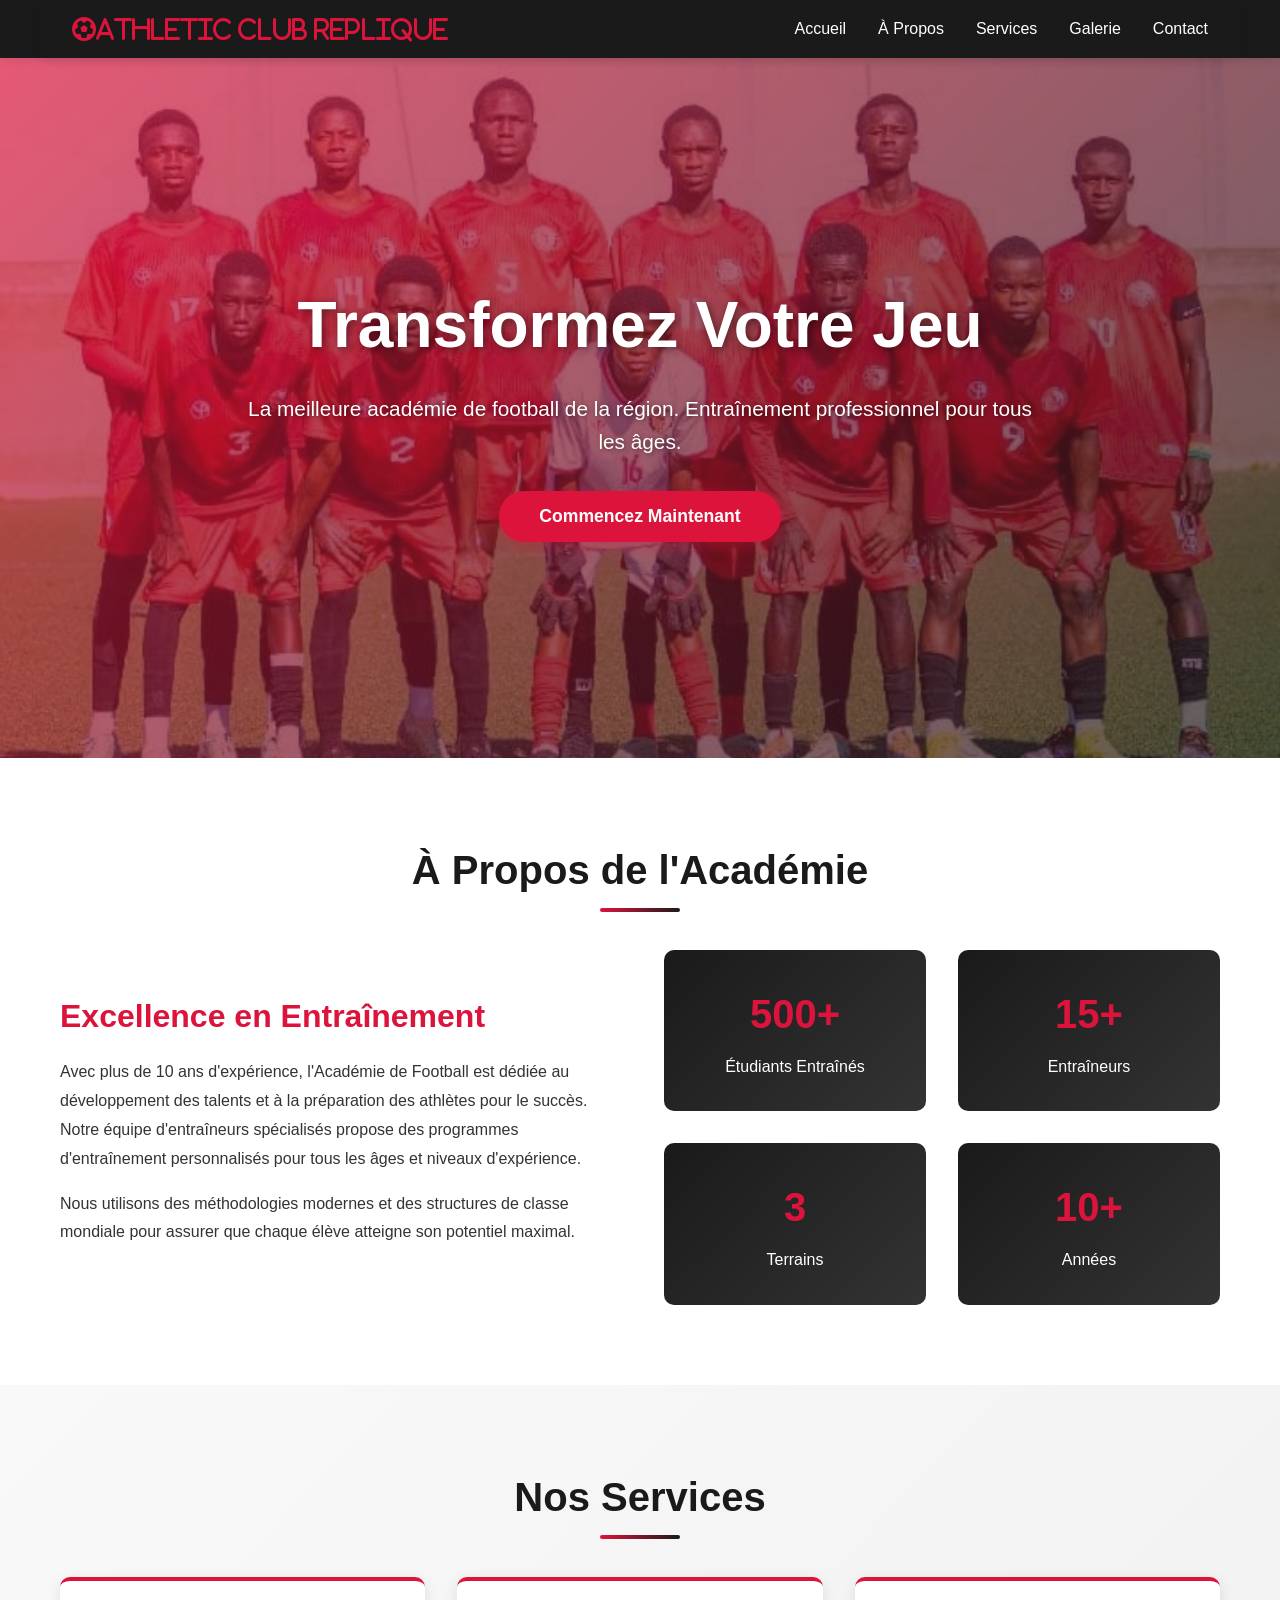
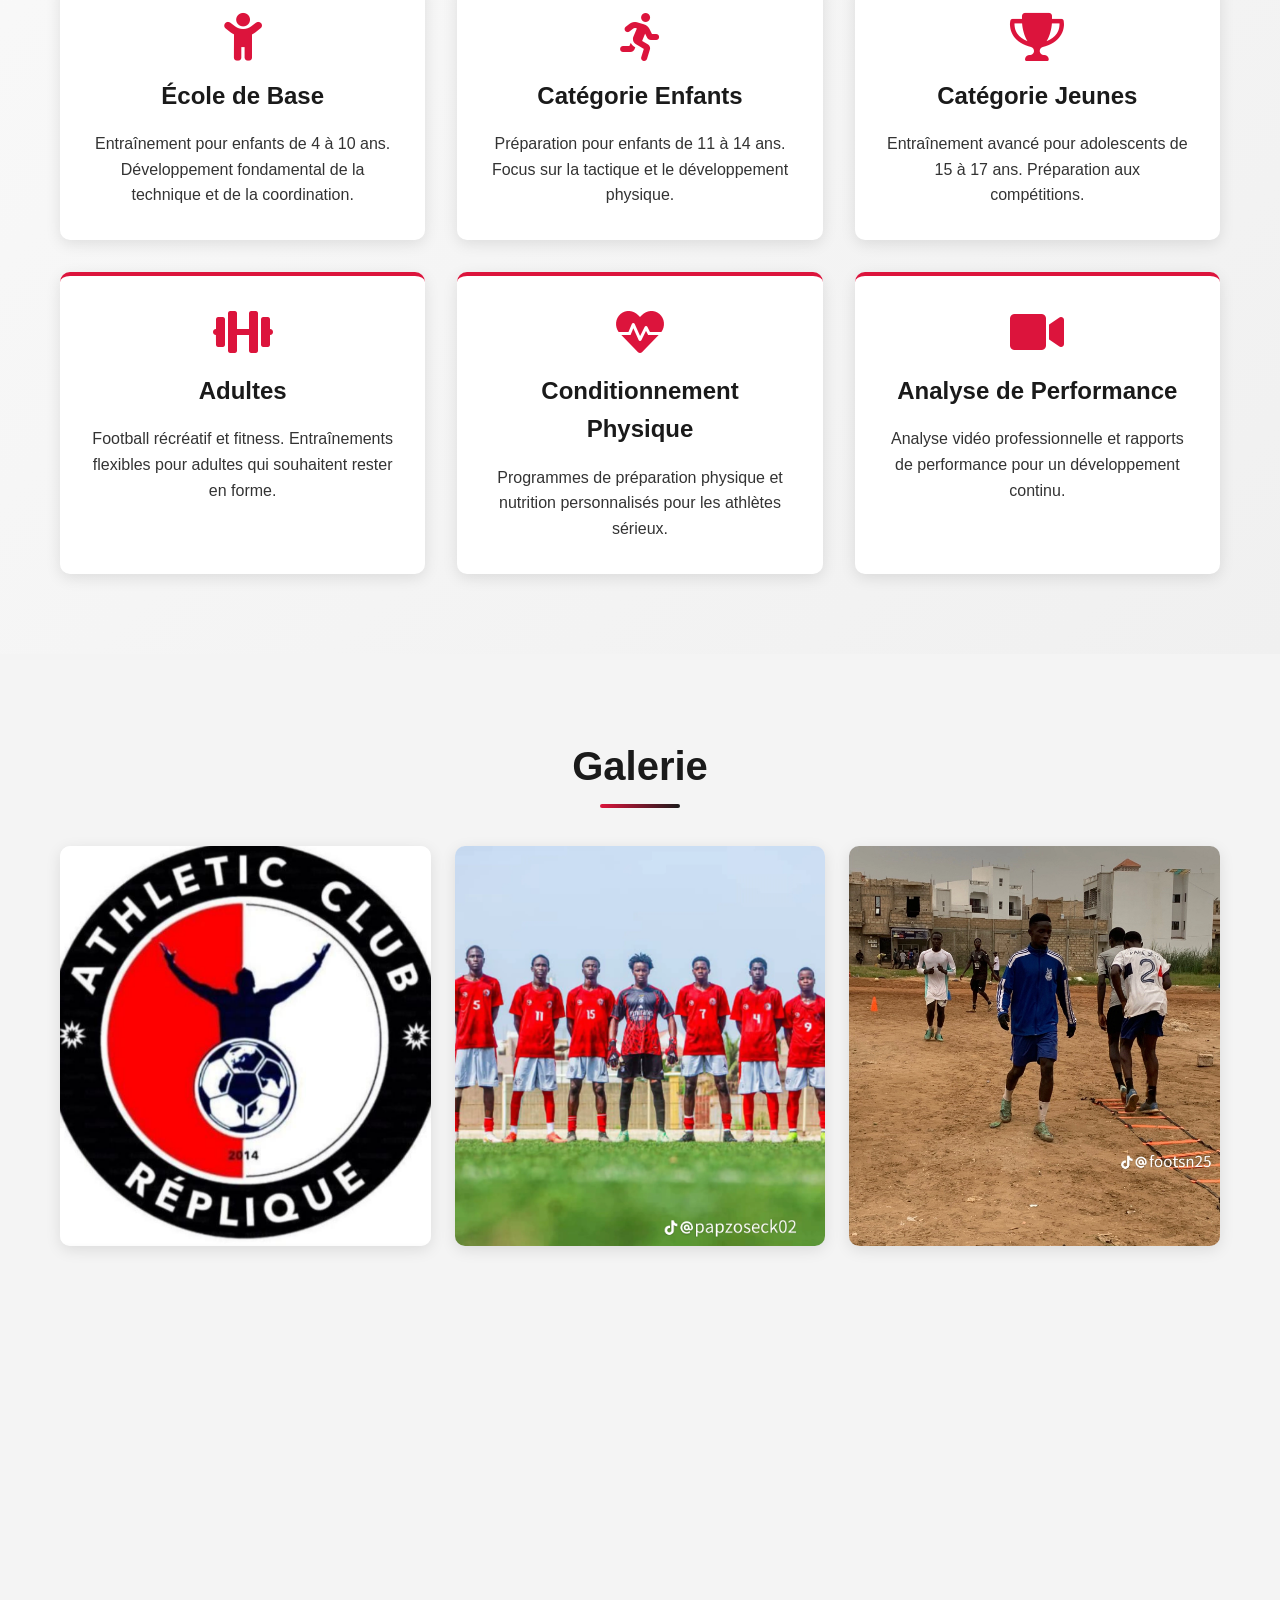
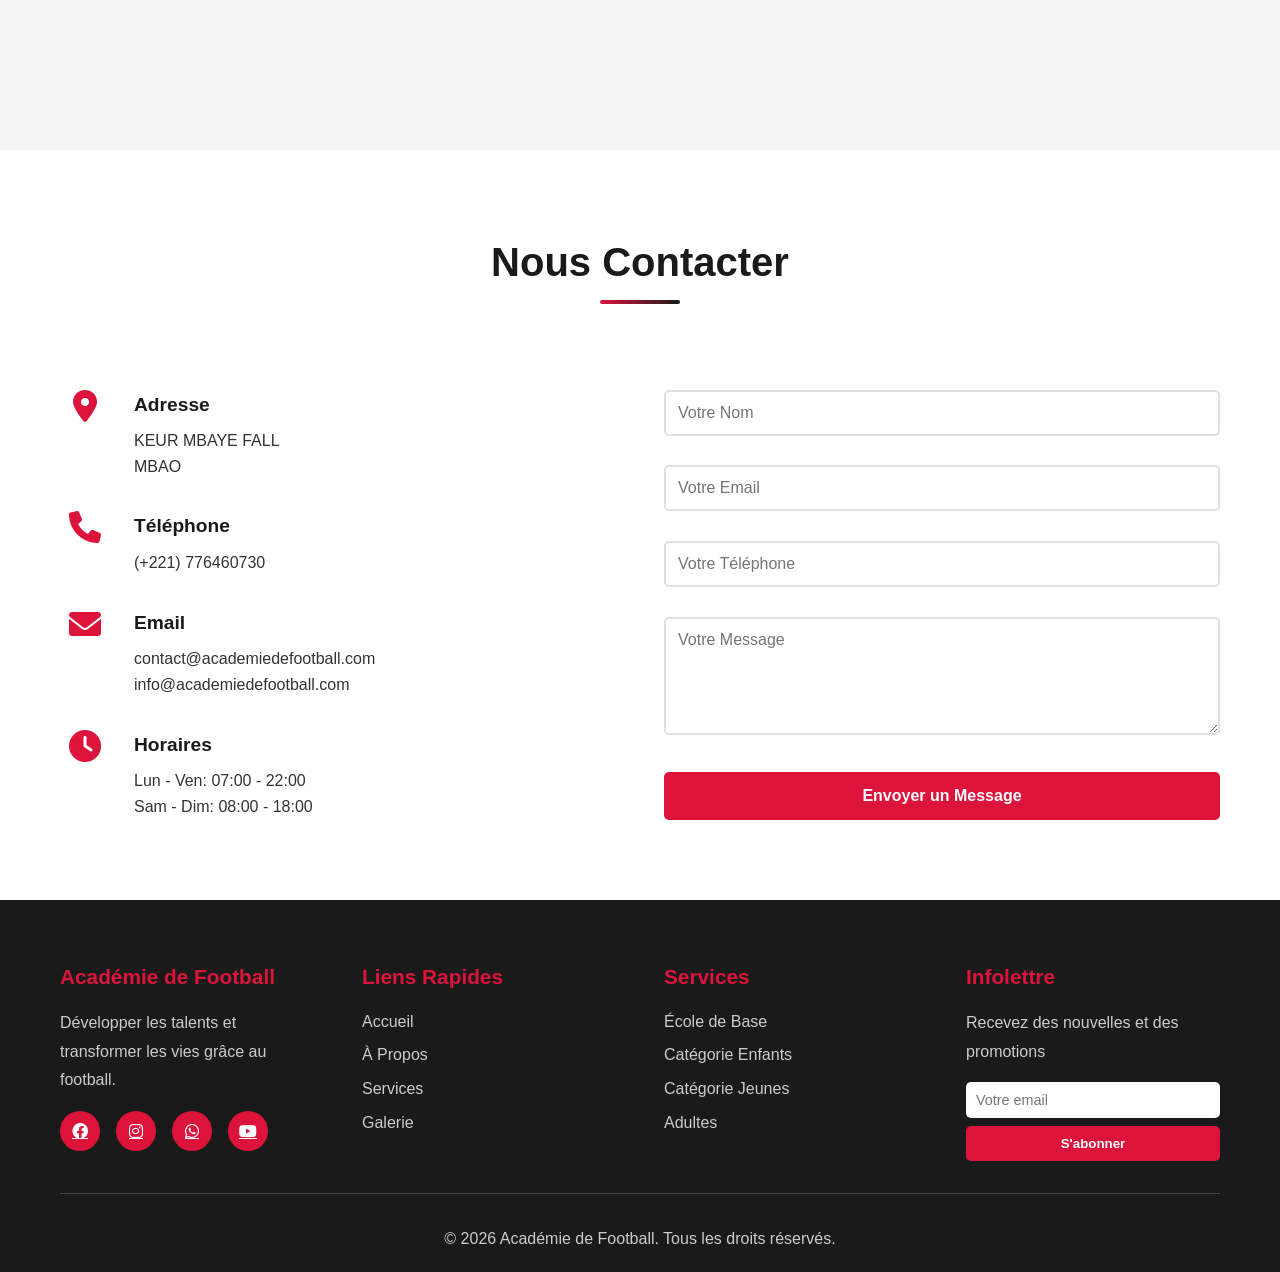
==== index.html @ b907996f "bom" ====
<!DOCTYPE html>
<html lang="fr-pt">
<head>
    <meta charset="UTF-8">
    <meta name="viewport" content="width=device-width, initial-scale=1.0">
    <title>Académie de Football - ATHLETIC CLUB REPLIQUE</title>
    <link rel="stylesheet" href="styles.css">
    <link rel="stylesheet" href="https://cdnjs.cloudflare.com/ajax/libs/font-awesome/6.0.0/css/all.min.css">
    <link rel="shortcut icon" href="img/Captura de ecrã 2025-12-10 073057.png" type="image/x-icon">
</head>
<body>
    <!-- HEADER E NAVEGAÇÃO -->
    <header class="header">
        <nav class="navbar">
            <div class="logo">
                <i class="fas fa-futbol">Athletic Club Replique</i> <span>Académie de Football</span>
            </div>
            <ul class="nav-links">
                <li><a href="#home">Accueil</a></li>
                <li><a href="#sobre">À Propos</a></li>
                <li><a href="#servicos">Services</a></li>
                <li><a href="galeria.html">Galerie</a></li>
                <li><a href="#contato">Contact</a></li>
            </ul>
            <button class="menu-toggle">
                <span></span>
                <span></span>
                <span></span>
            </button>
        </nav>
    </header>

    <!-- SECTION HERO -->
    <section class="hero" id="home">
        <div class="hero-content">
            <h1>Transformez Votre Jeu</h1>
            <p>La meilleure académie de football de la région. Entraînement professionnel pour tous les âges.</p>
            <button class="cta-btn">Commencez Maintenant</button>
        </div>
        <video autoplay muted loop class="hero-video">
            <source src="https://videos.pexels.com/video-files/3356408/3356408-sd_640_360_24fps.mp4" type="video/mp4">
        </video>
    </section>

    <!-- SECTION À PROPOS -->
    <section class="sobre" id="sobre">
        <div class="container">
            <h2>À Propos de l'Académie</h2>
            <div class="sobre-content">
                <div class="sobre-text">
                    <h3>Excellence en Entraînement</h3>
                    <p>Avec plus de 10 ans d'expérience, l'Académie de Football est dédiée au développement des talents et à la préparation des athlètes pour le succès. Notre équipe d'entraîneurs spécialisés propose des programmes d'entraînement personnalisés pour tous les âges et niveaux d'expérience.</p>
                    <p>Nous utilisons des méthodologies modernes et des structures de classe mondiale pour assurer que chaque élève atteigne son potentiel maximal.</p>
                </div>
                <div class="sobre-stats">
                    <div class="stat">
                        <h4>500+</h4>
                        <p>Étudiants Entraînés</p>
                    </div>
                    <div class="stat">
                        <h4>15+</h4>
                        <p>Entraîneurs</p>
                    </div>
                    <div class="stat">
                        <h4>3</h4>
                        <p>Terrains</p>
                    </div>
                    <div class="stat">
                        <h4>10+</h4>
                        <p>Années</p>
                    </div>
                </div>
            </div>
        </div>
    </section>

    <!-- SECTION SERVICES -->
    <section class="servicos" id="servicos">
        <div class="container">
            <h2>Nos Services</h2>
            <div class="servicos-grid">
                <div class="servico-card">
                    <i class="fas fa-child"></i>
                    <h3>École de Base</h3>
                    <p>Entraînement pour enfants de 4 à 10 ans. Développement fondamental de la technique et de la coordination.</p>
                </div>
                <div class="servico-card">
                    <i class="fas fa-running"></i>
                    <h3>Catégorie Enfants</h3>
                    <p>Préparation pour enfants de 11 à 14 ans. Focus sur la tactique et le développement physique.</p>
                </div>
                <div class="servico-card">
                    <i class="fas fa-trophy"></i>
                    <h3>Catégorie Jeunes</h3>
                    <p>Entraînement avancé pour adolescents de 15 à 17 ans. Préparation aux compétitions.</p>
                </div>
                <div class="servico-card">
                    <i class="fas fa-dumbbell"></i>
                    <h3>Adultes</h3>
                    <p>Football récréatif et fitness. Entraînements flexibles pour adultes qui souhaitent rester en forme.</p>
                </div>
                <div class="servico-card">
                    <i class="fas fa-heartbeat"></i>
                    <h3>Conditionnement Physique</h3>
                    <p>Programmes de préparation physique et nutrition personnalisés pour les athlètes sérieux.</p>
                </div>
                <div class="servico-card">
                    <i class="fas fa-video"></i>
                    <h3>Analyse de Performance</h3>
                    <p>Analyse vidéo professionnelle et rapports de performance pour un développement continu.</p>
                </div>
            </div>
        </div>
    </section>


    <!-- SECTION GALERIE -->
    <section class="galeria" id="galeria">
        <div class="container">
            <h2>Galerie</h2>
            <div class="galeria-grid">
                <div class="galeria-item">
                    <img src="img/Captura de ecrã 2025-12-10 073057.png" alt="Entraînement">
                    <div class="galeria-overlay">
                        <p>Entraînement sur Terrain</p>
                    </div>
                </div>
                <div class="galeria-item">
                    <img src="img/conjunto 4.png" alt="Technique">
                    <div class="galeria-overlay">
                        <p>Développement de Technique</p>
                    </div>
                </div>
                <div class="galeria-item">
                    <img src="img/59b9cf439f9af1421f56ced6071e0afb.png" alt="Championnats">
                    <div class="galeria-overlay">
                        <p>Championnats</p>
                    </div>
                </div>
                <div class="galeria-item">
                    <img src="img/444fd254bd082c1a026bbc40c4b39b8e.png" alt="Équipe">
                    <div class="galeria-overlay">
                        <p>Notre Équipe</p>
                    </div>
                </div>
                <div class="galeria-item">
                    <img src="img/9ea992cd87c049d3f000b7309b5185e6.png" alt="Terrain">
                    <div class="galeria-overlay">
                        <p>Installations</p>
                    </div>
                </div>
                <div class="galeria-item">
                    <img src="img/a96df5d01a44857bc382cc3a0dec7c34.png" alt="Événement">
                    <div class="galeria-overlay">
                        <p>Événements</p>
                    </div>
                </div>
            </div>
        </div>
    </section>

    <!-- SECTION CONTACT -->
    <section class="contato" id="contato">
        <div class="container">
            <h2>Nous Contacter</h2>
            <div class="contato-content">
                <div class="contato-info">
                    <div class="info-item">
                        <i class="fas fa-map-marker-alt"></i>
                        <div>
                            <h4>Adresse</h4>
                            <p>KEUR MBAYE FALL<br>MBAO</p>
                        </div>
                    </div>
                    <div class="info-item">
                        <i class="fas fa-phone"></i>
                        <div>
                            <h4>Téléphone</h4>
                            <p>(+221) 776460730<br></p>
                        </div>
                    </div>
                    <div class="info-item">
                        <i class="fas fa-envelope"></i>
                        <div>
                            <h4>Email</h4>
                            <p>contact@academiedefootball.com<br>info@academiedefootball.com</p>
                        </div>
                    </div>
                    <div class="info-item">
                        <i class="fas fa-clock"></i>
                        <div>
                            <h4>Horaires</h4>
                            <p>Lun - Ven: 07:00 - 22:00<br>Sam - Dim: 08:00 - 18:00</p>
                        </div>
                    </div>
                </div>

                <form class="contato-form">
                    <div class="form-group">
                        <input type="text" placeholder="Votre Nom" required>
                    </div>
                    <div class="form-group">
                        <input type="email" placeholder="Votre Email" required>
                    </div>
                    <div class="form-group">
                        <input type="tel" placeholder="Votre Téléphone" required>
                    </div>
                    <div class="form-group">
                        <textarea placeholder="Votre Message" rows="5" required></textarea>
                    </div>
                    <button type="submit" class="btn-enviar">Envoyer un Message</button>
                </form>
            </div>
        </div>
    </section>

    <!-- FOOTER -->
    <footer class="footer">
        <div class="container">
            <div class="footer-content">
                <div class="footer-section">
                    <h4>Académie de Football</h4>
                    <p>Développer les talents et transformer les vies grâce au football.</p>
                    <div class="social-links">
                        <a href="#"><i class="fab fa-facebook"></i></a>
                        <a href="#"><i class="fab fa-instagram"></i></a>
                        <a href="#"><i class="fab fa-whatsapp"></i></a>
                        <a href="#"><i class="fab fa-youtube"></i></a>
                    </div>
                </div>
                <div class="footer-section">
                    <h4>Liens Rapides</h4>
                    <ul>
                        <li><a href="#home">Accueil</a></li>
                        <li><a href="#sobre">À Propos</a></li>
                        <li><a href="#servicos">Services</a></li>
                        <li><a href="#galeria">Galerie</a></li>
                    </ul>
                </div>
                <div class="footer-section">
                    <h4>Services</h4>
                    <ul>
                        <li><a href="#servicos">École de Base</a></li>
                        <li><a href="#servicos">Catégorie Enfants</a></li>
                        <li><a href="#servicos">Catégorie Jeunes</a></li>
                        <li><a href="#servicos">Adultes</a></li>
                    </ul>
                </div>
                <div class="footer-section">
                    <h4>Infolettre</h4>
                    <p>Recevez des nouvelles et des promotions</p>
                    <form class="newsletter-form">
                        <input type="email" placeholder="Votre email" required>
                        <button type="submit">S'abonner</button>
                    </form>
                </div>
            </div>
            <div class="footer-bottom">
                <p>&copy; 2026 Académie de Football. Tous les droits réservés.</p>
            </div>
        </div>
    </footer>

    <script src="script.js"></script>
</body>
</html>
---- styles.css ----
* {
    margin: 0;
    padding: 0;
    box-sizing: border-box;
}

:root {
    --vermelho: #DC143C;
    --branco: #FFFFFF;
    --preto: #1A1A1A;
    --cinza: #f4f4f4;
    --cinza-escuro: #333333;
}

html {
    scroll-behavior: smooth;
}

body {
    font-family: 'Segoe UI', Tahoma, Geneva, Verdana, sans-serif;
    line-height: 1.6;
    color: var(--preto);
    background-color: var(--branco);
}

.container {
    max-width: 1200px;
    margin: 0 auto;
    padding: 0 20px;
}

/* ===== HEADER E NAVEGAÇÃO ===== */
.header {
    background-color: var(--preto);
    position: sticky;
    top: 0;
    z-index: 1000;
    box-shadow: 0 2px 10px rgba(0, 0, 0, 0.1);
}

.navbar {
    display: flex;
    justify-content: space-between;
    align-items: center;
    padding: 1rem 2rem;
    max-width: 1200px;
    margin: 0 auto;
}

.logo {
    color: var(--vermelho);
    font-size: 1.5rem;
    font-weight: bold;
    display: flex;
    align-items: center;
    gap: 0.5rem;
}

.logo span {
    display: none;
}

.nav-links {
    display: flex;
    list-style: none;
    gap: 2rem;
    align-items: center;
}

.nav-links a {
    color: var(--branco);
    text-decoration: none;
    font-weight: 500;
    transition: color 0.3s ease;
}

.nav-links a:hover {
    color: var(--vermelho);
}

.menu-toggle {
    display: none;
    flex-direction: column;
    background: none;
    border: none;
    cursor: pointer;
}

.menu-toggle span {
    width: 25px;
    height: 3px;
    background-color: var(--branco);
    margin: 5px 0;
    transition: 0.3s;
}

/* ===== HERO SECTION ===== */
.hero {
    position: relative;
        height: 700px;
        background: linear-gradient(135deg, #DC143C, #1A1A1A);
        display: flex;
        align-items: center;
        justify-content: center;
        overflow: hidden;
        text-align: center;
        color: white;
}
.hero::before {
    content: '';
    position: absolute;
    top: 0;
    left: 0;
    right: 0;
    bottom: 0;
    background-image: url('img/conjunto\ 3.png');
    background-size: cover;
    background-position: center;
    opacity: 0.3;
    z-index: 1;
}

.hero-video {
    position: absolute;
    top: 50%;
    left: 50%;
    min-width: 100%;
    min-height: 100%;
    transform: translate(-50%, -50%);
    z-index: 0;
    object-fit: cover;
}

.hero-content {
    position: relative;
    z-index: 2;
    max-width: 800px;
}

.hero h1 {
    font-size: 4rem;
    margin-bottom: 1rem;
    font-weight: bold;
    text-shadow: 2px 2px 10px rgba(0, 0, 0, 0.5);
}

.hero p {
    font-size: 1.3rem;
    margin-bottom: 2rem;
    text-shadow: 1px 1px 5px rgba(0, 0, 0, 0.5);
}

.cta-btn {
    background-color: var(--vermelho);
    color: var(--branco);
    padding: 15px 40px;
    font-size: 1.1rem;
    border: none;
    border-radius: 50px;
    cursor: pointer;
    font-weight: bold;
    transition: all 0.3s ease;
    box-shadow: 0 4px 15px rgba(220, 20, 60, 0.4);
}

.cta-btn:hover {
    background-color: #a81030;
    transform: translateY(-3px);
    box-shadow: 0 6px 20px rgba(220, 20, 60, 0.6);
}

/* ===== SOBRE SECTION ===== */
.sobre {
    padding: 80px 0;
    background-color: var(--branco);
}

.sobre h2 {
    text-align: center;
    font-size: 2.5rem;
    color: var(--preto);
    margin-bottom: 3rem;
    position: relative;
    display: inline-block;
    width: 100%;
}

.sobre h2::after {
    content: '';
    position: absolute;
    bottom: -10px;
    left: 50%;
    transform: translateX(-50%);
    width: 80px;
    height: 4px;
    background: linear-gradient(to right, var(--vermelho), var(--preto));
    border-radius: 2px;
}

.sobre-content {
    display: grid;
    grid-template-columns: 1fr 1fr;
    gap: 3rem;
    align-items: center;
}

.sobre-text h3 {
    font-size: 2rem;
    color: var(--vermelho);
    margin-bottom: 1rem;
}

.sobre-text p {
    font-size: 1rem;
    margin-bottom: 1rem;
    color: var(--cinza-escuro);
    line-height: 1.8;
}

.sobre-stats {
    display: grid;
    grid-template-columns: 1fr 1fr;
    gap: 2rem;
}

.stat {
    background: linear-gradient(135deg, var(--preto), #333333);
    padding: 2rem;
    border-radius: 10px;
    text-align: center;
    color: var(--branco);
    transition: transform 0.3s ease;
}

.stat:hover {
    transform: translateY(-10px);
}

.stat h4 {
    font-size: 2.5rem;
    color: var(--vermelho);
    margin-bottom: 0.5rem;
}

.stat p {
    color: var(--branco);
}

/* ===== SERVIÇOS SECTION ===== */
.servicos {
    padding: 80px 0;
    background: linear-gradient(135deg, #f9f9f9, #f0f0f0);
}

.servicos h2 {
    text-align: center;
    font-size: 2.5rem;
    color: var(--preto);
    margin-bottom: 3rem;
    position: relative;
    display: inline-block;
    width: 100%;
}

.servicos h2::after {
    content: '';
    position: absolute;
    bottom: -10px;
    left: 50%;
    transform: translateX(-50%);
    width: 80px;
    height: 4px;
    background: linear-gradient(to right, var(--vermelho), var(--preto));
    border-radius: 2px;
}

.servicos-grid {
    display: grid;
    grid-template-columns: repeat(auto-fit, minmax(300px, 1fr));
    gap: 2rem;
}

.servico-card {
    background: var(--branco);
    padding: 2rem;
    border-radius: 10px;
    text-align: center;
    box-shadow: 0 4px 15px rgba(0, 0, 0, 0.1);
    transition: all 0.3s ease;
    border-top: 4px solid var(--vermelho);
}

.servico-card:hover {
    transform: translateY(-10px);
    box-shadow: 0 8px 25px rgba(220, 20, 60, 0.2);
}

.servico-card i {
    font-size: 3rem;
    color: var(--vermelho);
    margin-bottom: 1rem;
}

.servico-card h3 {
    font-size: 1.5rem;
    color: var(--preto);
    margin-bottom: 1rem;
}

.servico-card p {
    color: var(--cinza-escuro);
    line-height: 1.6;
}


/* ===== GALERIA SECTION ===== */
.galeria {
    padding: 80px 0;
    background-color: var(--cinza);
}

.galeria h2 {
    text-align: center;
    font-size: 2.5rem;
    color: var(--preto);
    margin-bottom: 3rem;
    position: relative;
    display: inline-block;
    width: 100%;
}

.galeria h2::after {
    content: '';
    position: absolute;
    bottom: -10px;
    left: 50%;
    transform: translateX(-50%);
    width: 80px;
    height: 4px;
    background: linear-gradient(to right, var(--vermelho), var(--preto));
    border-radius: 2px;
}

.galeria-grid {
    display: grid;
    grid-template-columns: repeat(auto-fit, minmax(300px, 1fr));
    gap: 1.5rem;
}

.galeria-item {
    position: relative;
    overflow: hidden;
    border-radius: 10px;
    height: 400px;
    box-shadow: 0 4px 15px rgba(0, 0, 0, 0.1);
}

.galeria-item img {
    width: 100%;
    height: 100%;
    object-fit: cover;
    transition: transform 0.3s ease;
}

.galeria-item:hover img {
    transform: scale(1.1);
}

.galeria-overlay {
    position: absolute;
    top: 0;
    left: 0;
    right: 0;
    bottom: 0;
    background: linear-gradient(135deg, rgba(220, 20, 60, 0.9), rgba(26, 26, 26, 0.9));
    display: flex;
    align-items: center;
    justify-content: center;
    opacity: 0;
    transition: opacity 0.3s ease;
}

.galeria-item:hover .galeria-overlay {
    opacity: 1;
}

.galeria-overlay p {
    color: var(--branco);
    font-size: 1.3rem;
    font-weight: bold;
}

/* ===== CONTATO SECTION ===== */
.contato {
    padding: 80px 0;
    background-color: var(--branco);
}

.contato h2 {
    text-align: center;
    font-size: 2.5rem;
    color: var(--preto);
    margin-bottom: 3rem;
    position: relative;
    display: inline-block;
    width: 100%;
}

.contato h2::after {
    content: '';
    position: absolute;
    bottom: -10px;
    left: 50%;
    transform: translateX(-50%);
    width: 80px;
    height: 4px;
    background: linear-gradient(to right, var(--vermelho), var(--preto));
    border-radius: 2px;
}

.contato-content {
    display: grid;
    grid-template-columns: 1fr 1fr;
    gap: 3rem;
    margin-top: 3rem;
}

.contato-info {
    display: grid;
    grid-template-columns: 1fr;
    gap: 2rem;
}

.info-item {
    display: flex;
    gap: 1.5rem;
}

.info-item i {
    font-size: 2rem;
    color: var(--vermelho);
    min-width: 50px;
    text-align: center;
}

.info-item h4 {
    color: var(--preto);
    font-size: 1.2rem;
    margin-bottom: 0.5rem;
}

.info-item p {
    color: var(--cinza-escuro);
}

.contato-form {
    display: grid;
    gap: 1.5rem;
}

.form-group input,
.form-group textarea {
    width: 100%;
    padding: 12px;
    border: 2px solid #e0e0e0;
    border-radius: 5px;
    font-family: inherit;
    font-size: 1rem;
    transition: border-color 0.3s ease;
}

.form-group input:focus,
.form-group textarea:focus {
    outline: none;
    border-color: var(--vermelho);
}

.btn-enviar {
    background: var(--vermelho);
    color: var(--branco);
    padding: 12px 30px;
    border: none;
    border-radius: 5px;
    font-size: 1rem;
    font-weight: bold;
    cursor: pointer;
    transition: all 0.3s ease;
}

.btn-enviar:hover {
    background: #a81030;
    transform: translateY(-3px);
}

/* ===== FOOTER ===== */
.footer {
    background-color: var(--preto);
    color: var(--branco);
    padding: 60px 0 20px 0;
}

.footer-content {
    display: grid;
    grid-template-columns: repeat(auto-fit, minmax(250px, 1fr));
    gap: 3rem;
    margin-bottom: 2rem;
}

.footer-section h4 {
    color: var(--vermelho);
    font-size: 1.3rem;
    margin-bottom: 1rem;
}

.footer-section p {
    color: #ccc;
    line-height: 1.8;
}

.footer-section ul {
    list-style: none;
}

.footer-section ul li {
    margin-bottom: 0.5rem;
}

.footer-section ul li a {
    color: #ccc;
    text-decoration: none;
    transition: color 0.3s ease;
}

.footer-section ul li a:hover {
    color: var(--vermelho);
}

.social-links {
    display: flex;
    gap: 1rem;
    margin-top: 1rem;
}

.social-links a {
    display: inline-flex;
    align-items: center;
    justify-content: center;
    width: 40px;
    height: 40px;
    background: var(--vermelho);
    color: var(--branco);
    border-radius: 50%;
    transition: all 0.3s ease;
}

.social-links a:hover {
    background: #a81030;
    transform: translateY(-5px);
}

.newsletter-form {
    display: flex;
    flex-direction: column;
    gap: 0.5rem;
    margin-top: 1rem;
}

.newsletter-form input {
    padding: 10px;
    border: none;
    border-radius: 5px;
    font-size: 0.9rem;
}

.newsletter-form button {
    padding: 10px;
    background: var(--vermelho);
    color: var(--branco);
    border: none;
    border-radius: 5px;
    cursor: pointer;
    font-weight: bold;
    transition: all 0.3s ease;
}

.newsletter-form button:hover {
    background: #a81030;
}

.footer-bottom {
    text-align: center;
    padding-top: 2rem;
    border-top: 1px solid #444;
    color: #ccc;
}

/* ===== RESPONSIVO ===== */
@media (max-width: 768px) {
    .logo span {
        display: inline;
    }

    .nav-links {
        display: none;
        position: absolute;
        top: 60px;
        left: 0;
        right: 0;
        flex-direction: column;
        background-color: var(--preto);
        gap: 0;
        padding: 1rem;
    }

    .nav-links.active {
        display: flex;
    }

    .menu-toggle {
        display: flex;
    }

    .hero h1 {
        font-size: 2.5rem;
    }

    .hero p {
        font-size: 1rem;
    }

    .cta-btn {
        padding: 12px 30px;
        font-size: 1rem;
    }

    .sobre-content {
        grid-template-columns: 1fr;
    }

    .sobre-stats {
        grid-template-columns: 1fr 1fr;
    }

    .contato-content {
        grid-template-columns: 1fr;
    }

    .plano-card.destaque {
        transform: scale(1);
    }

    .servicos h2, .galeria h2, .sobre h2, .contato h2 {
        font-size: 2rem;
    }
}

@media (max-width: 480px) {
    .navbar {
        padding: 1rem;
    }

    .hero {
        height: 400px;
    }

    .hero h1 {
        font-size: 1.8rem;
    }

    .hero p {
        font-size: 0.9rem;
    }

    .servicos-grid, .planos-grid, .galeria-grid {
        grid-template-columns: 1fr;
    }

    .sobre-stats {
        grid-template-columns: 1fr;
    }

    .contato-info {
        grid-template-columns: 1fr;
    }

    .footer-content {
        grid-template-columns: 1fr;
        gap: 2rem;
    }
}
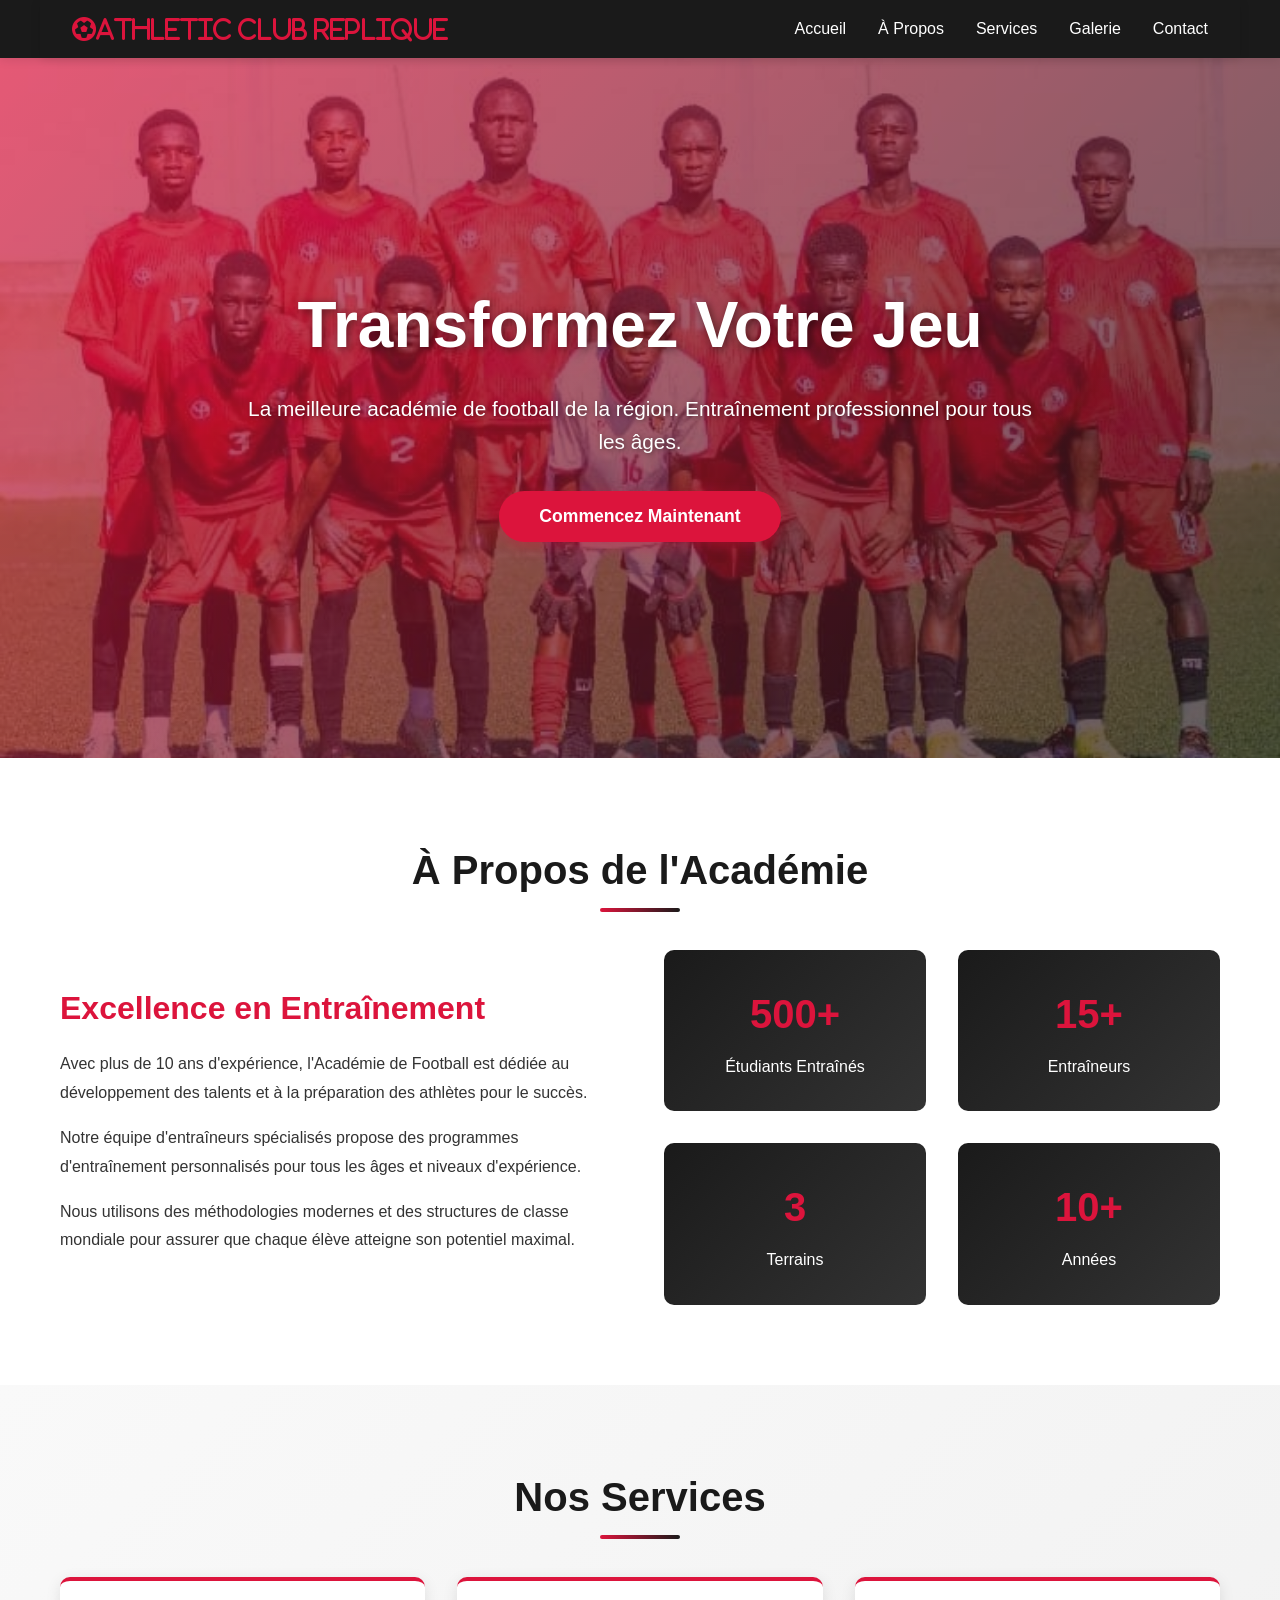
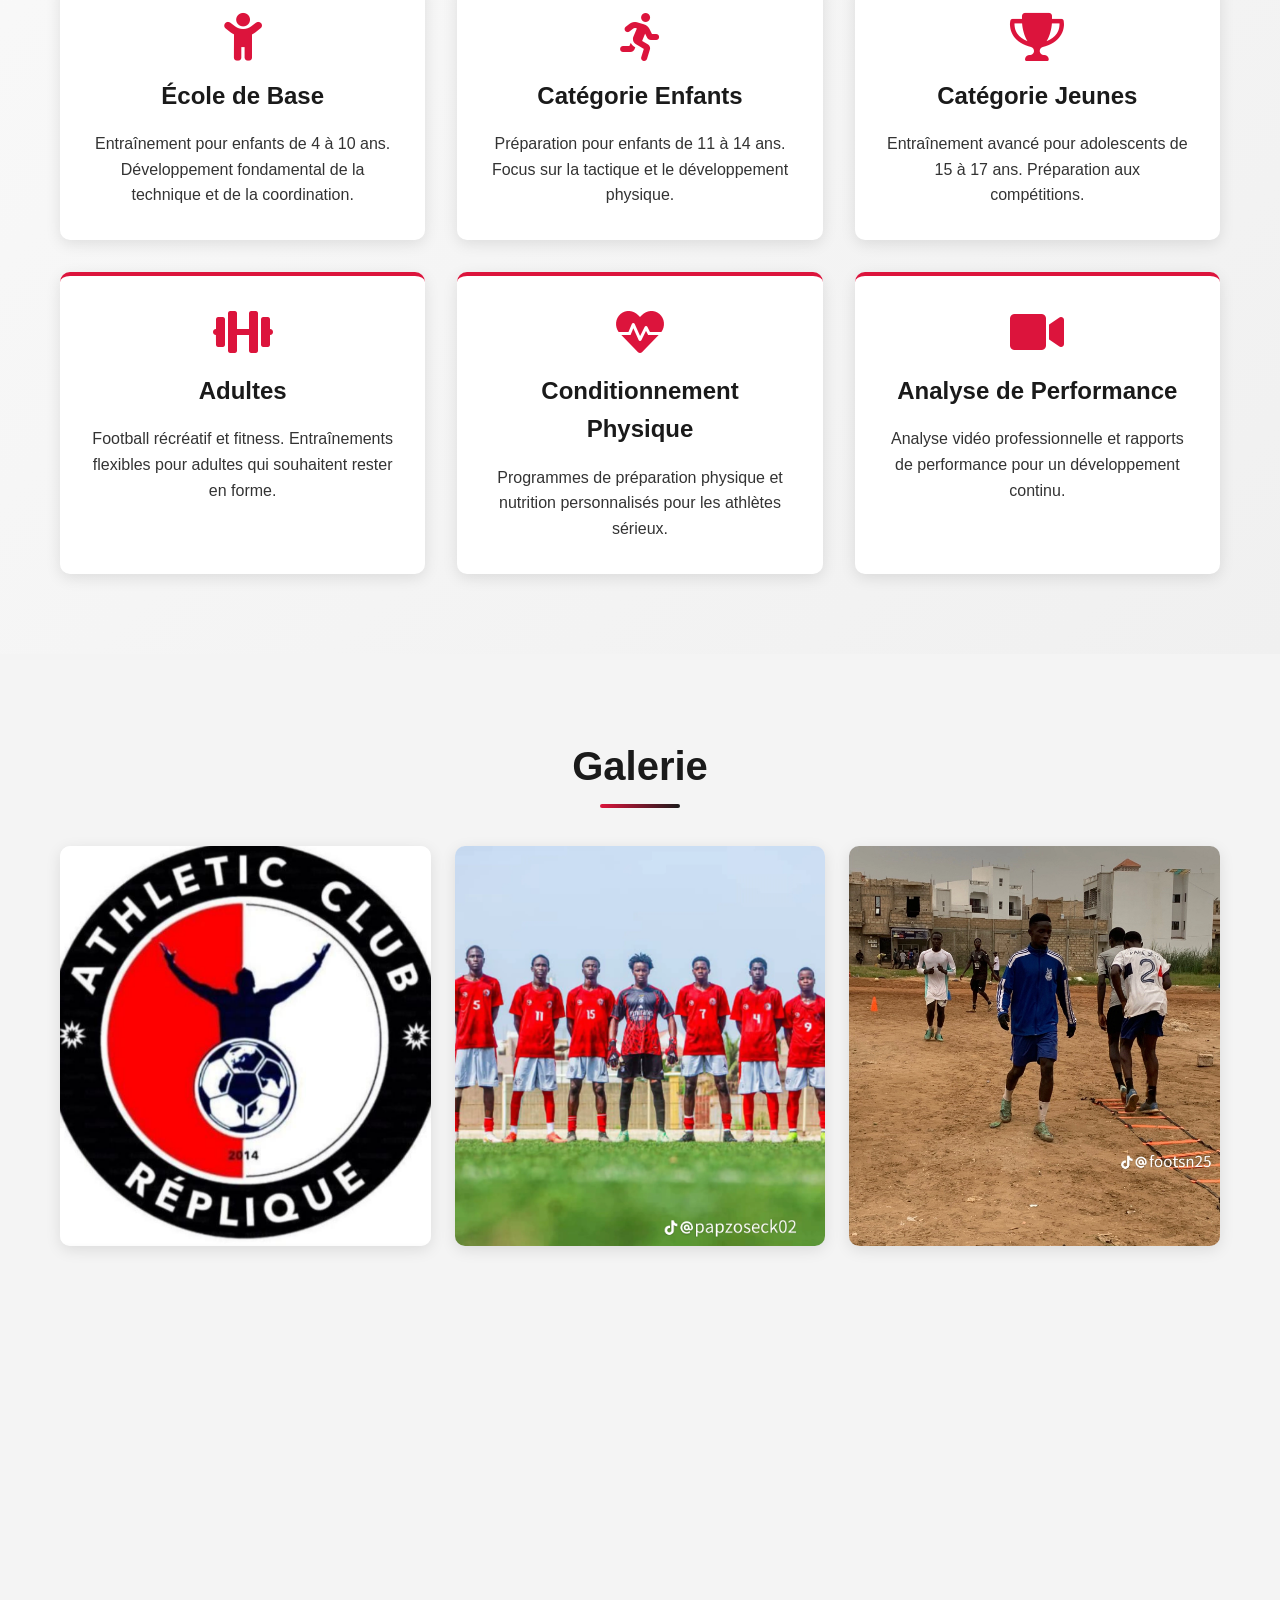
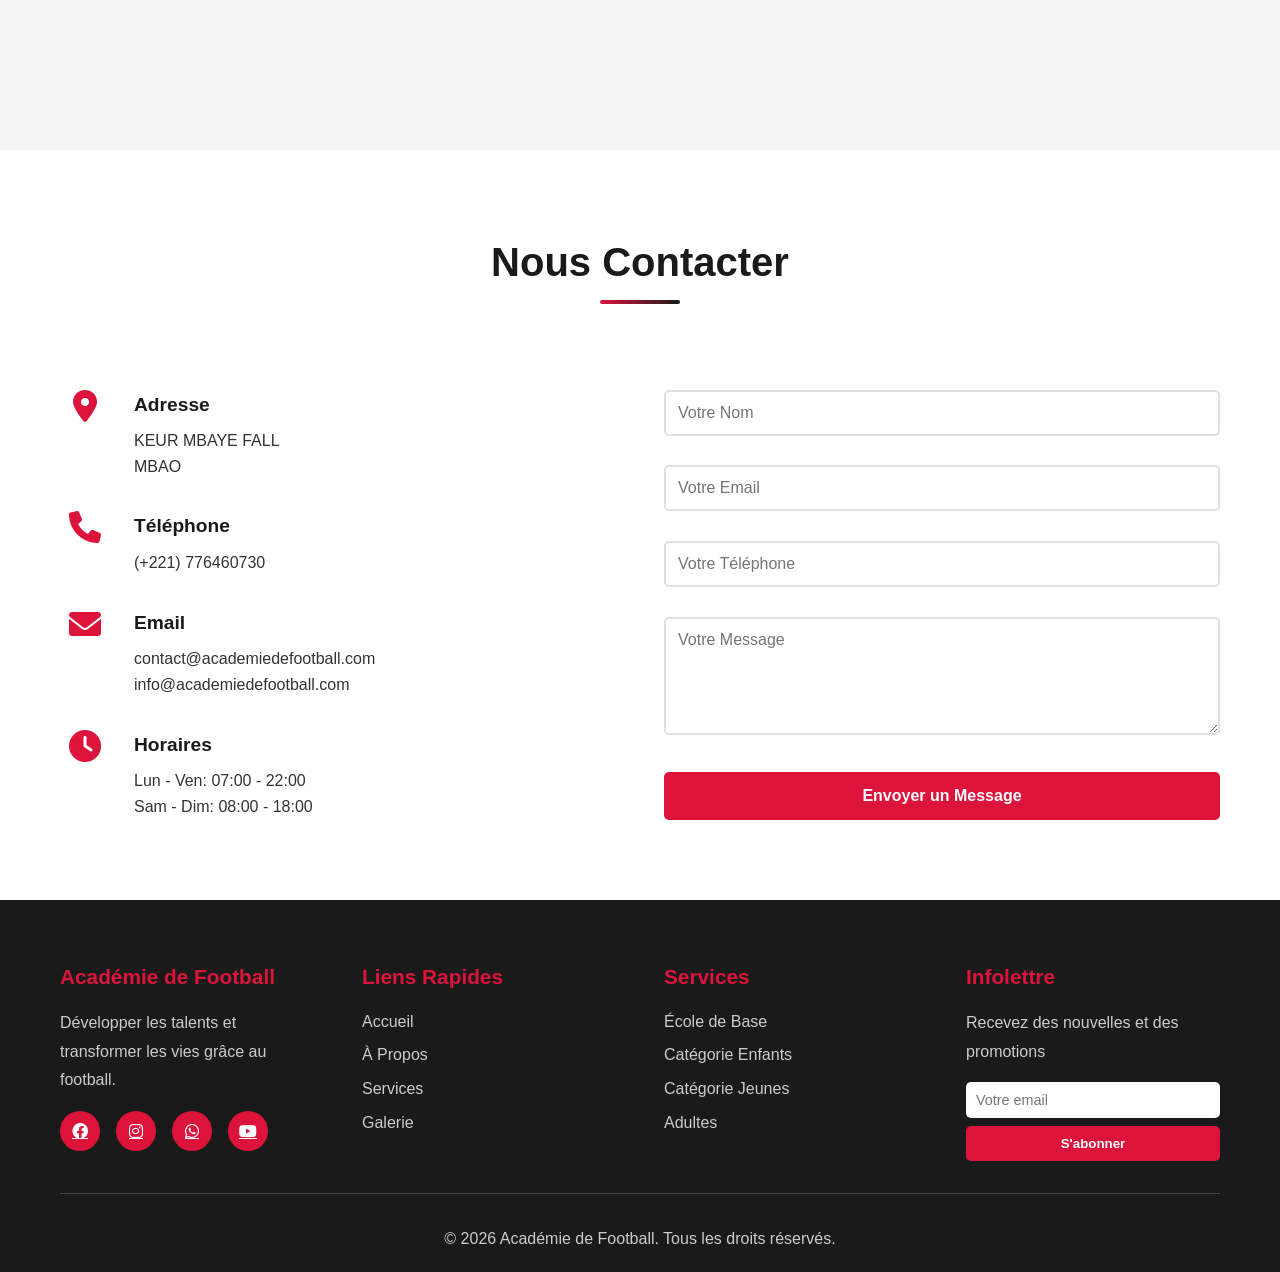
==== commit e2f47188: "ok" ====
--- a/index.html
+++ b/index.html
@@ -33,43 +33,22 @@
     <!-- SECTION HERO -->
     <section class="hero" id="home">
         <div class="hero-content">
-            <h1>Transformez Votre Jeu</h1>
-            <p>La meilleure académie de football de la région. Entraînement professionnel pour tous les âges.</p>
-            <button class="cta-btn">Commencez Maintenant</button>
+            <h1 id="heroTitle"></h1>
+            <p id="heroSubtitle"></p>
+            <button class="cta-btn" id="ctaButton"></button>
         </div>
         <video autoplay muted loop class="hero-video">
-            <source src="https://videos.pexels.com/video-files/3356408/3356408-sd_640_360_24fps.mp4" type="video/mp4">
+            <source src="" type="video/mp4">
         </video>
     </section>
 
     <!-- SECTION À PROPOS -->
     <section class="sobre" id="sobre">
         <div class="container">
-            <h2>À Propos de l'Académie</h2>
+            <h2 id="aboutTitle"></h2>
             <div class="sobre-content">
-                <div class="sobre-text">
-                    <h3>Excellence en Entraînement</h3>
-                    <p>Avec plus de 10 ans d'expérience, l'Académie de Football est dédiée au développement des talents et à la préparation des athlètes pour le succès. Notre équipe d'entraîneurs spécialisés propose des programmes d'entraînement personnalisés pour tous les âges et niveaux d'expérience.</p>
-                    <p>Nous utilisons des méthodologies modernes et des structures de classe mondiale pour assurer que chaque élève atteigne son potentiel maximal.</p>
-                </div>
-                <div class="sobre-stats">
-                    <div class="stat">
-                        <h4>500+</h4>
-                        <p>Étudiants Entraînés</p>
-                    </div>
-                    <div class="stat">
-                        <h4>15+</h4>
-                        <p>Entraîneurs</p>
-                    </div>
-                    <div class="stat">
-                        <h4>3</h4>
-                        <p>Terrains</p>
-                    </div>
-                    <div class="stat">
-                        <h4>10+</h4>
-                        <p>Années</p>
-                    </div>
-                </div>
+                <div class="sobre-text" id="aboutText"></div>
+                <div class="sobre-stats" id="aboutStats"></div>
             </div>
         </div>
     </section>
@@ -77,123 +56,25 @@
     <!-- SECTION SERVICES -->
     <section class="servicos" id="servicos">
         <div class="container">
-            <h2>Nos Services</h2>
-            <div class="servicos-grid">
-                <div class="servico-card">
-                    <i class="fas fa-child"></i>
-                    <h3>École de Base</h3>
-                    <p>Entraînement pour enfants de 4 à 10 ans. Développement fondamental de la technique et de la coordination.</p>
-                </div>
-                <div class="servico-card">
-                    <i class="fas fa-running"></i>
-                    <h3>Catégorie Enfants</h3>
-                    <p>Préparation pour enfants de 11 à 14 ans. Focus sur la tactique et le développement physique.</p>
-                </div>
-                <div class="servico-card">
-                    <i class="fas fa-trophy"></i>
-                    <h3>Catégorie Jeunes</h3>
-                    <p>Entraînement avancé pour adolescents de 15 à 17 ans. Préparation aux compétitions.</p>
-                </div>
-                <div class="servico-card">
-                    <i class="fas fa-dumbbell"></i>
-                    <h3>Adultes</h3>
-                    <p>Football récréatif et fitness. Entraînements flexibles pour adultes qui souhaitent rester en forme.</p>
-                </div>
-                <div class="servico-card">
-                    <i class="fas fa-heartbeat"></i>
-                    <h3>Conditionnement Physique</h3>
-                    <p>Programmes de préparation physique et nutrition personnalisés pour les athlètes sérieux.</p>
-                </div>
-                <div class="servico-card">
-                    <i class="fas fa-video"></i>
-                    <h3>Analyse de Performance</h3>
-                    <p>Analyse vidéo professionnelle et rapports de performance pour un développement continu.</p>
-                </div>
-            </div>
+            <h2 id="servicesTitle"></h2>
+            <div class="servicos-grid" id="servicesGrid"></div>
         </div>
     </section>
-
 
     <!-- SECTION GALERIE -->
     <section class="galeria" id="galeria">
         <div class="container">
-            <h2>Galerie</h2>
-            <div class="galeria-grid">
-                <div class="galeria-item">
-                    <img src="img/Captura de ecrã 2025-12-10 073057.png" alt="Entraînement">
-                    <div class="galeria-overlay">
-                        <p>Entraînement sur Terrain</p>
-                    </div>
-                </div>
-                <div class="galeria-item">
-                    <img src="img/conjunto 4.png" alt="Technique">
-                    <div class="galeria-overlay">
-                        <p>Développement de Technique</p>
-                    </div>
-                </div>
-                <div class="galeria-item">
-                    <img src="img/59b9cf439f9af1421f56ced6071e0afb.png" alt="Championnats">
-                    <div class="galeria-overlay">
-                        <p>Championnats</p>
-                    </div>
-                </div>
-                <div class="galeria-item">
-                    <img src="img/444fd254bd082c1a026bbc40c4b39b8e.png" alt="Équipe">
-                    <div class="galeria-overlay">
-                        <p>Notre Équipe</p>
-                    </div>
-                </div>
-                <div class="galeria-item">
-                    <img src="img/9ea992cd87c049d3f000b7309b5185e6.png" alt="Terrain">
-                    <div class="galeria-overlay">
-                        <p>Installations</p>
-                    </div>
-                </div>
-                <div class="galeria-item">
-                    <img src="img/a96df5d01a44857bc382cc3a0dec7c34.png" alt="Événement">
-                    <div class="galeria-overlay">
-                        <p>Événements</p>
-                    </div>
-                </div>
-            </div>
+            <h2 id="galleryTitle"></h2>
+            <div class="galeria-grid" id="galleryGrid"></div>
         </div>
     </section>
 
     <!-- SECTION CONTACT -->
     <section class="contato" id="contato">
         <div class="container">
-            <h2>Nous Contacter</h2>
+            <h2 id="contactTitle"></h2>
             <div class="contato-content">
-                <div class="contato-info">
-                    <div class="info-item">
-                        <i class="fas fa-map-marker-alt"></i>
-                        <div>
-                            <h4>Adresse</h4>
-                            <p>KEUR MBAYE FALL<br>MBAO</p>
-                        </div>
-                    </div>
-                    <div class="info-item">
-                        <i class="fas fa-phone"></i>
-                        <div>
-                            <h4>Téléphone</h4>
-                            <p>(+221) 776460730<br></p>
-                        </div>
-                    </div>
-                    <div class="info-item">
-                        <i class="fas fa-envelope"></i>
-                        <div>
-                            <h4>Email</h4>
-                            <p>contact@academiedefootball.com<br>info@academiedefootball.com</p>
-                        </div>
-                    </div>
-                    <div class="info-item">
-                        <i class="fas fa-clock"></i>
-                        <div>
-                            <h4>Horaires</h4>
-                            <p>Lun - Ven: 07:00 - 22:00<br>Sam - Dim: 08:00 - 18:00</p>
-                        </div>
-                    </div>
-                </div>
+                <div class="contato-info" id="contactInfo"></div>
 
                 <form class="contato-form">
                     <div class="form-group">
@@ -217,46 +98,9 @@
     <!-- FOOTER -->
     <footer class="footer">
         <div class="container">
-            <div class="footer-content">
-                <div class="footer-section">
-                    <h4>Académie de Football</h4>
-                    <p>Développer les talents et transformer les vies grâce au football.</p>
-                    <div class="social-links">
-                        <a href="#"><i class="fab fa-facebook"></i></a>
-                        <a href="#"><i class="fab fa-instagram"></i></a>
-                        <a href="#"><i class="fab fa-whatsapp"></i></a>
-                        <a href="#"><i class="fab fa-youtube"></i></a>
-                    </div>
-                </div>
-                <div class="footer-section">
-                    <h4>Liens Rapides</h4>
-                    <ul>
-                        <li><a href="#home">Accueil</a></li>
-                        <li><a href="#sobre">À Propos</a></li>
-                        <li><a href="#servicos">Services</a></li>
-                        <li><a href="#galeria">Galerie</a></li>
-                    </ul>
-                </div>
-                <div class="footer-section">
-                    <h4>Services</h4>
-                    <ul>
-                        <li><a href="#servicos">École de Base</a></li>
-                        <li><a href="#servicos">Catégorie Enfants</a></li>
-                        <li><a href="#servicos">Catégorie Jeunes</a></li>
-                        <li><a href="#servicos">Adultes</a></li>
-                    </ul>
-                </div>
-                <div class="footer-section">
-                    <h4>Infolettre</h4>
-                    <p>Recevez des nouvelles et des promotions</p>
-                    <form class="newsletter-form">
-                        <input type="email" placeholder="Votre email" required>
-                        <button type="submit">S'abonner</button>
-                    </form>
-                </div>
-            </div>
+            <div class="footer-content" id="footerContent"></div>
             <div class="footer-bottom">
-                <p>&copy; 2026 Académie de Football. Tous les droits réservés.</p>
+                <p id="footerCopyright"></p>
             </div>
         </div>
     </footer>
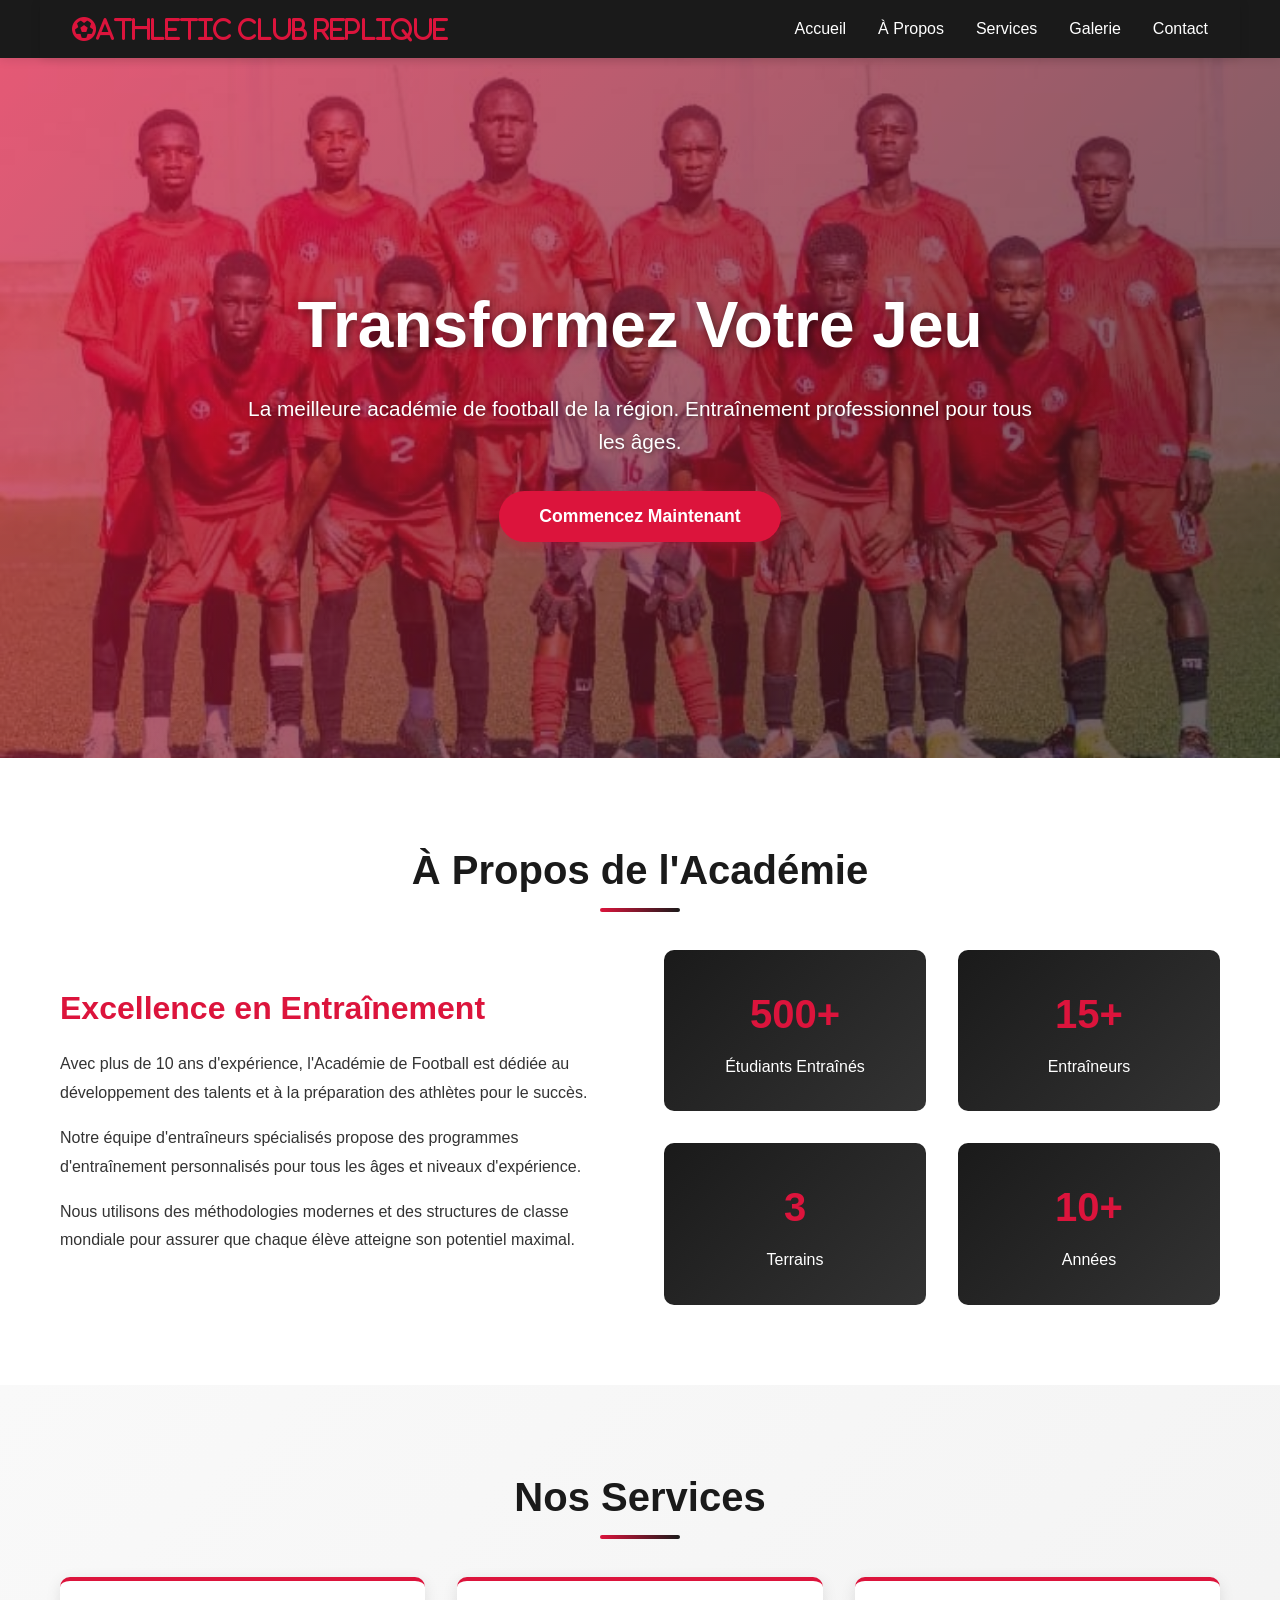
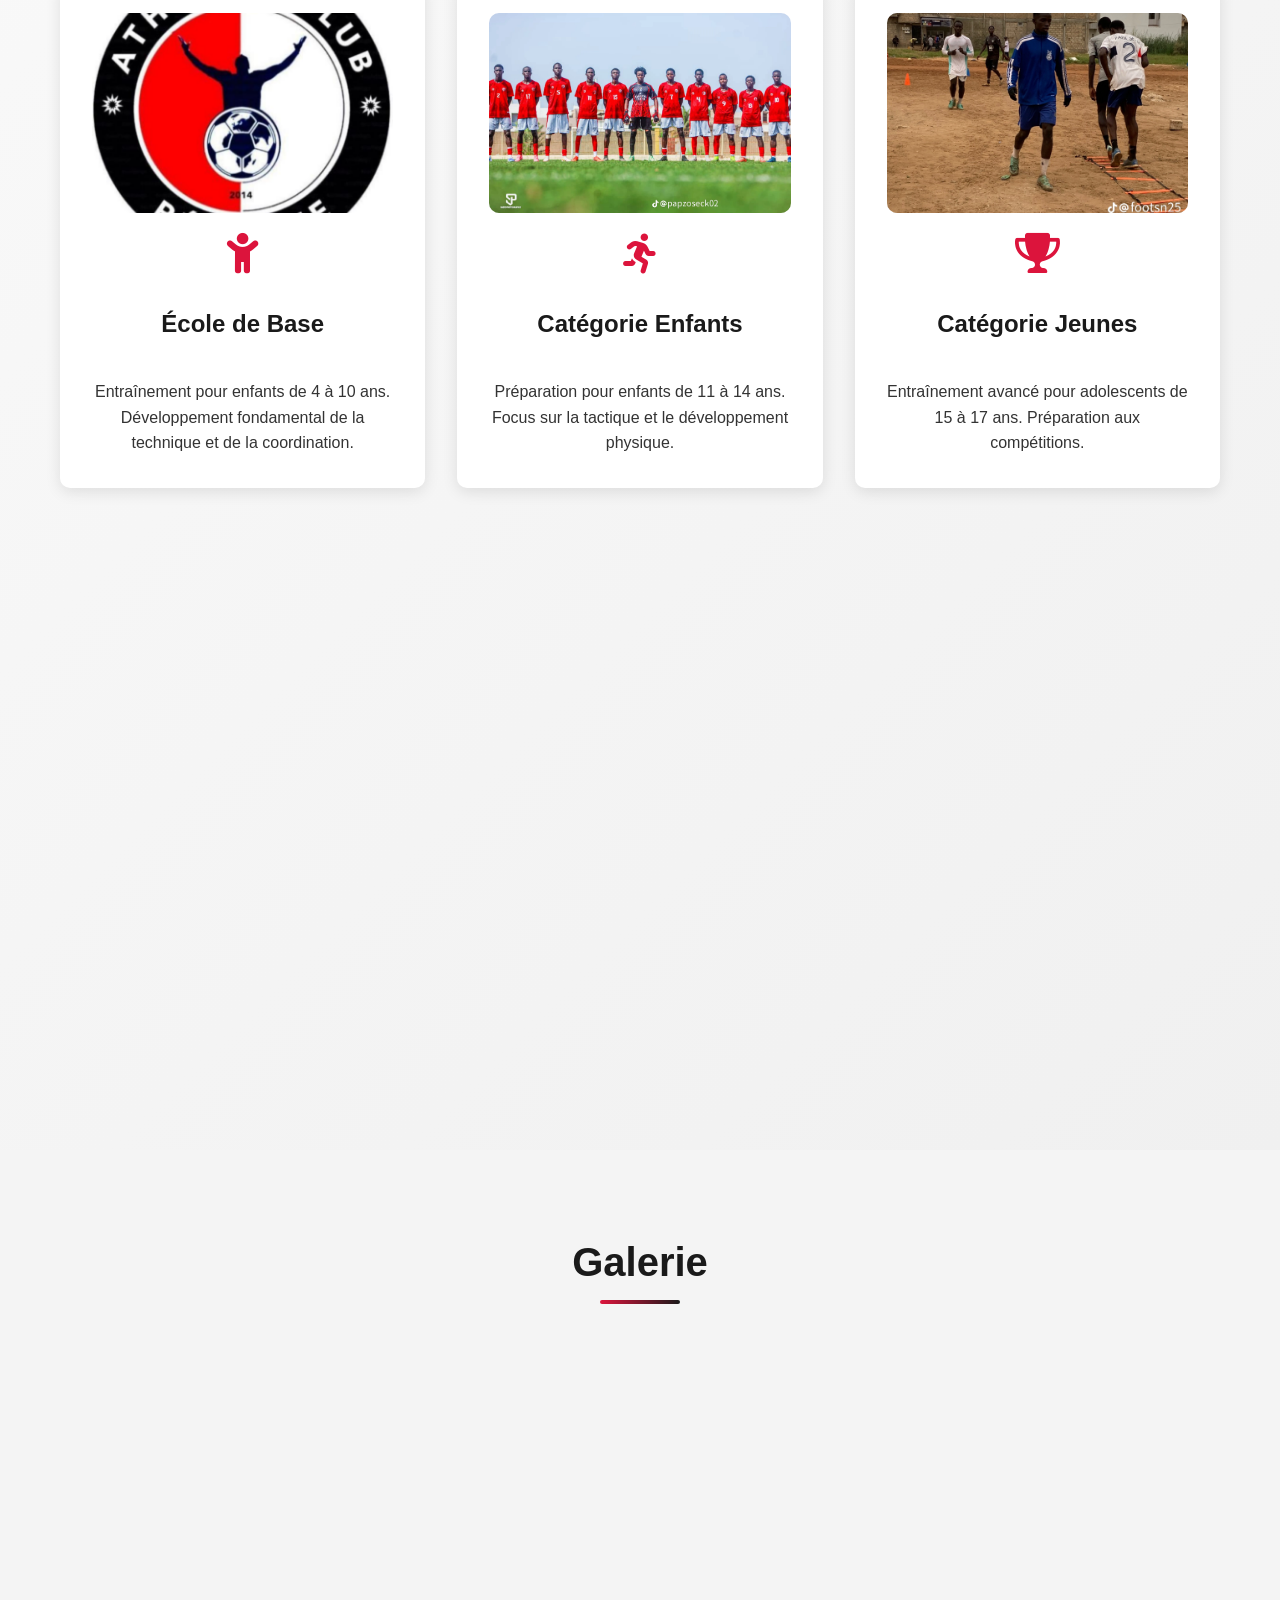
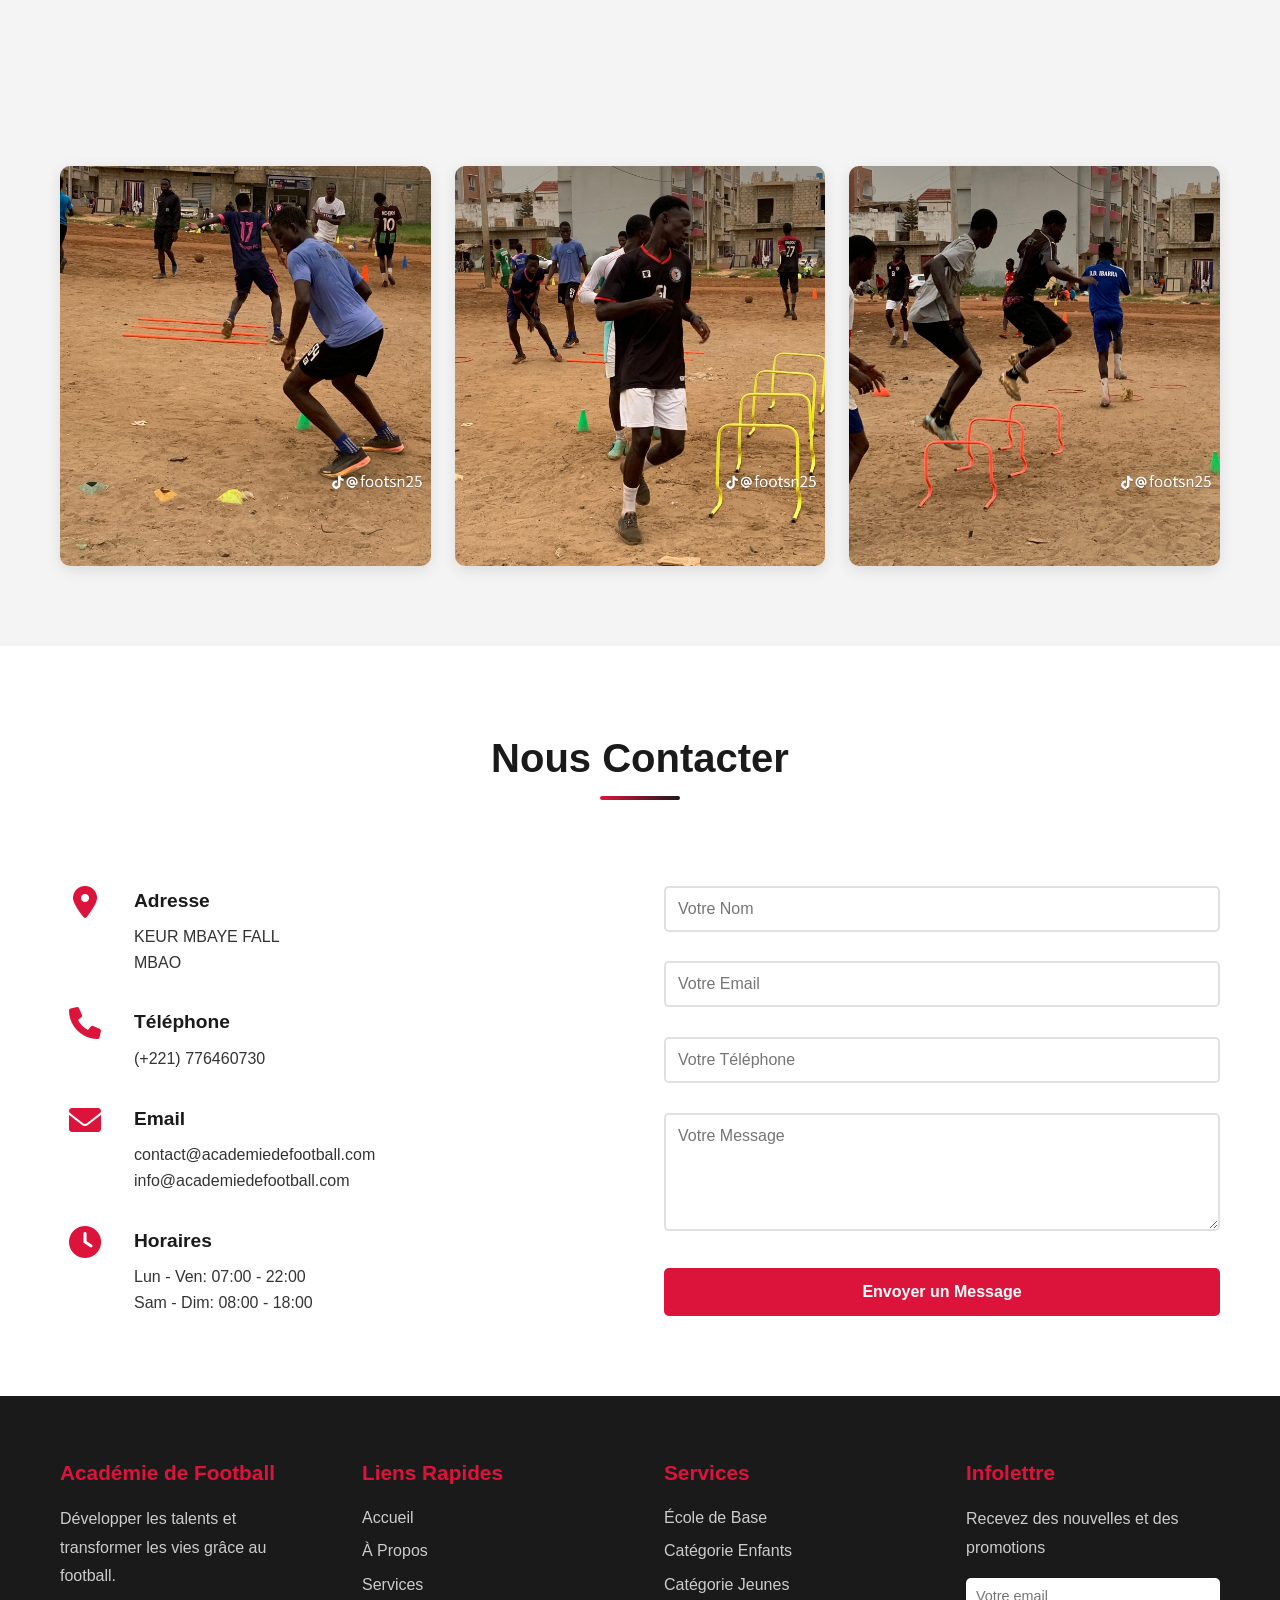
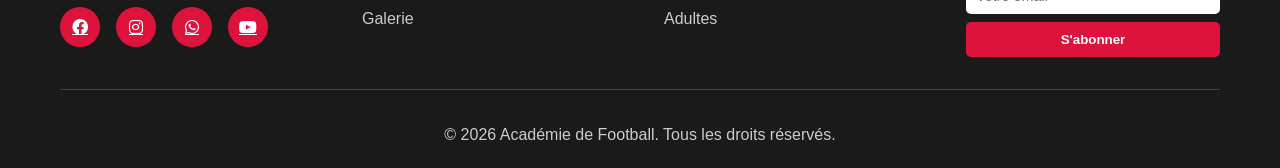
==== commit 9af4646b: "bom" ====
--- a/index.html
+++ b/index.html
@@ -105,6 +105,7 @@
         </div>
     </footer>
 
+    <script src="siteData.js"></script>
     <script src="script.js"></script>
 </body>
 </html>
--- a/styles.css
+++ b/styles.css
@@ -288,6 +288,9 @@
     box-shadow: 0 4px 15px rgba(0, 0, 0, 0.1);
     transition: all 0.3s ease;
     border-top: 4px solid var(--vermelho);
+    display: flex;
+    flex-direction: column;
+    gap: 1.25rem;
 }
 
 .servico-card:hover {
@@ -295,10 +298,28 @@
     box-shadow: 0 8px 25px rgba(220, 20, 60, 0.2);
 }
 
+.service-image {
+    width: 100%;
+    overflow: hidden;
+    border-radius: 10px;
+    max-height: 200px;
+}
+
+.service-image img {
+    width: 100%;
+    height: 200px;
+    object-fit: cover;
+    transition: transform 0.3s ease;
+}
+
+.servico-card:hover .service-image img {
+    transform: scale(1.05);
+}
+
 .servico-card i {
-    font-size: 3rem;
+    font-size: 2.5rem;
     color: var(--vermelho);
-    margin-bottom: 1rem;
+    margin-bottom: 0.75rem;
 }
 
 .servico-card h3 {
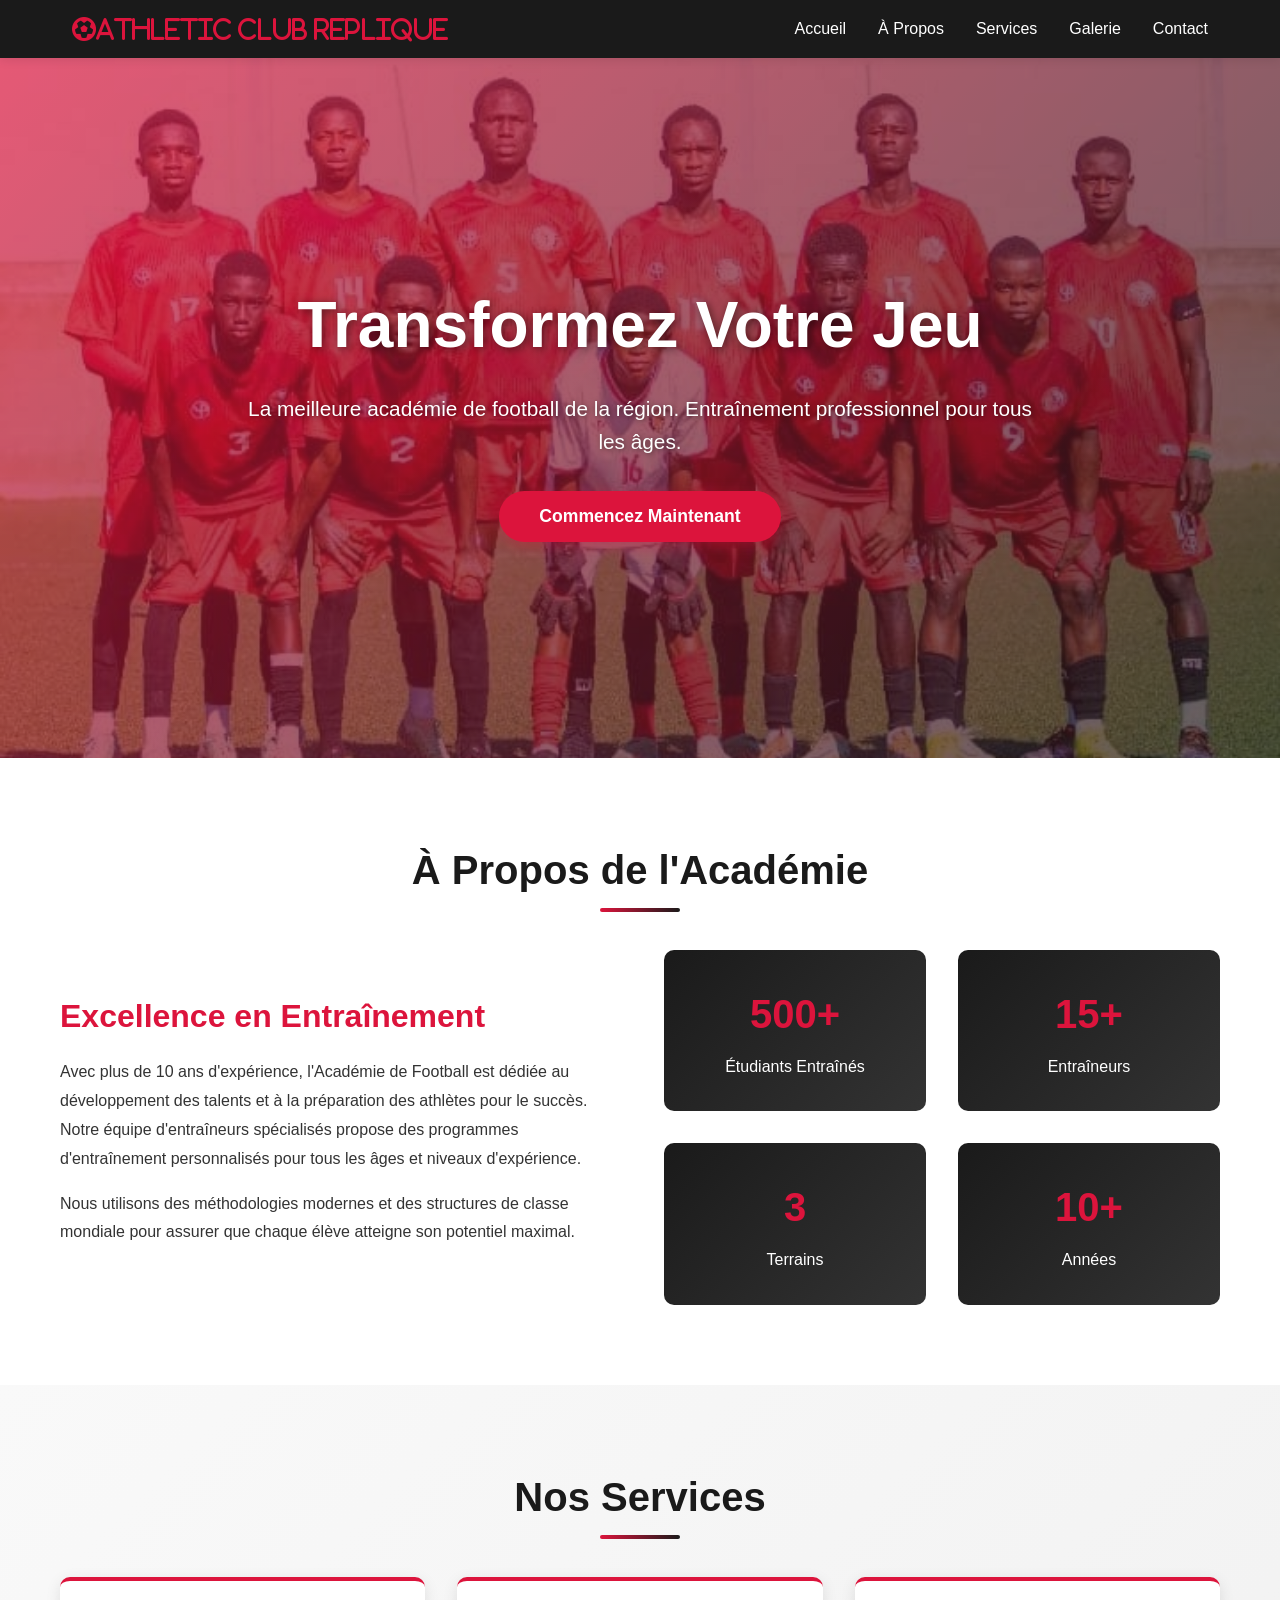
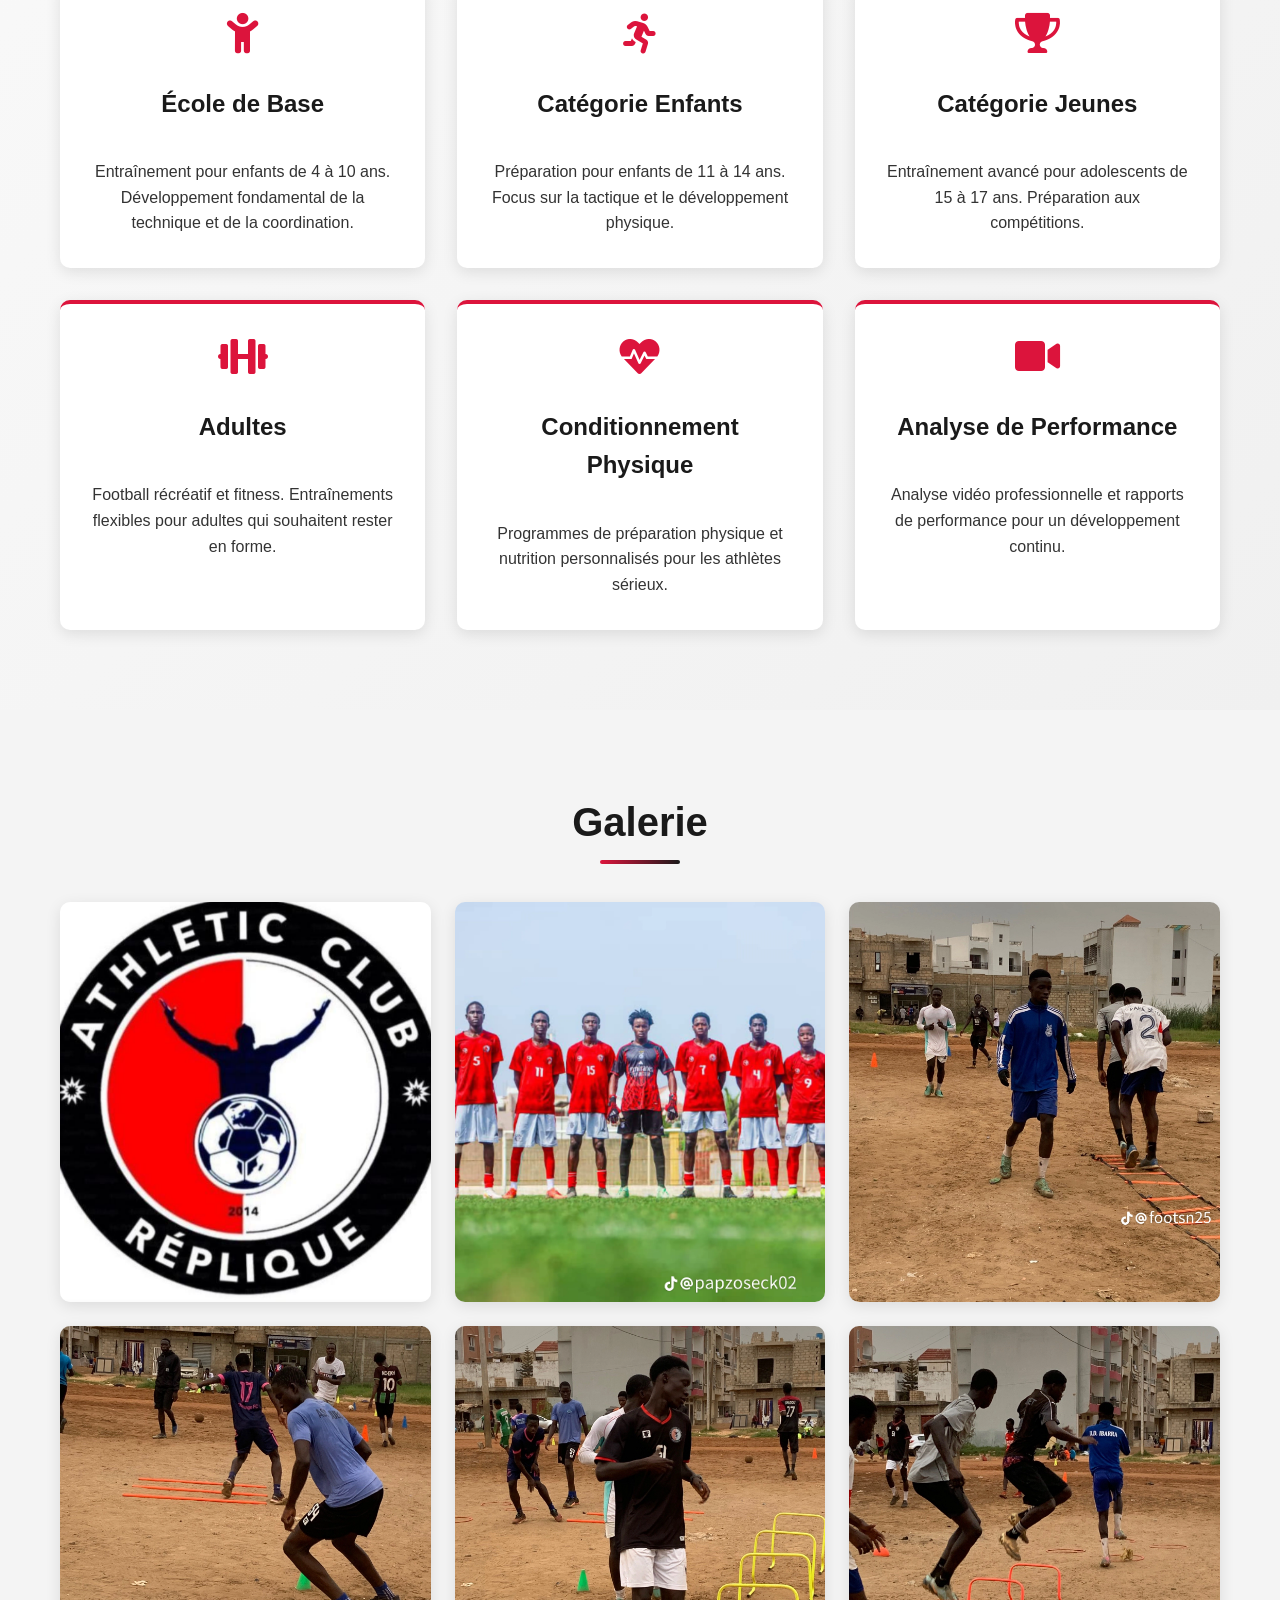
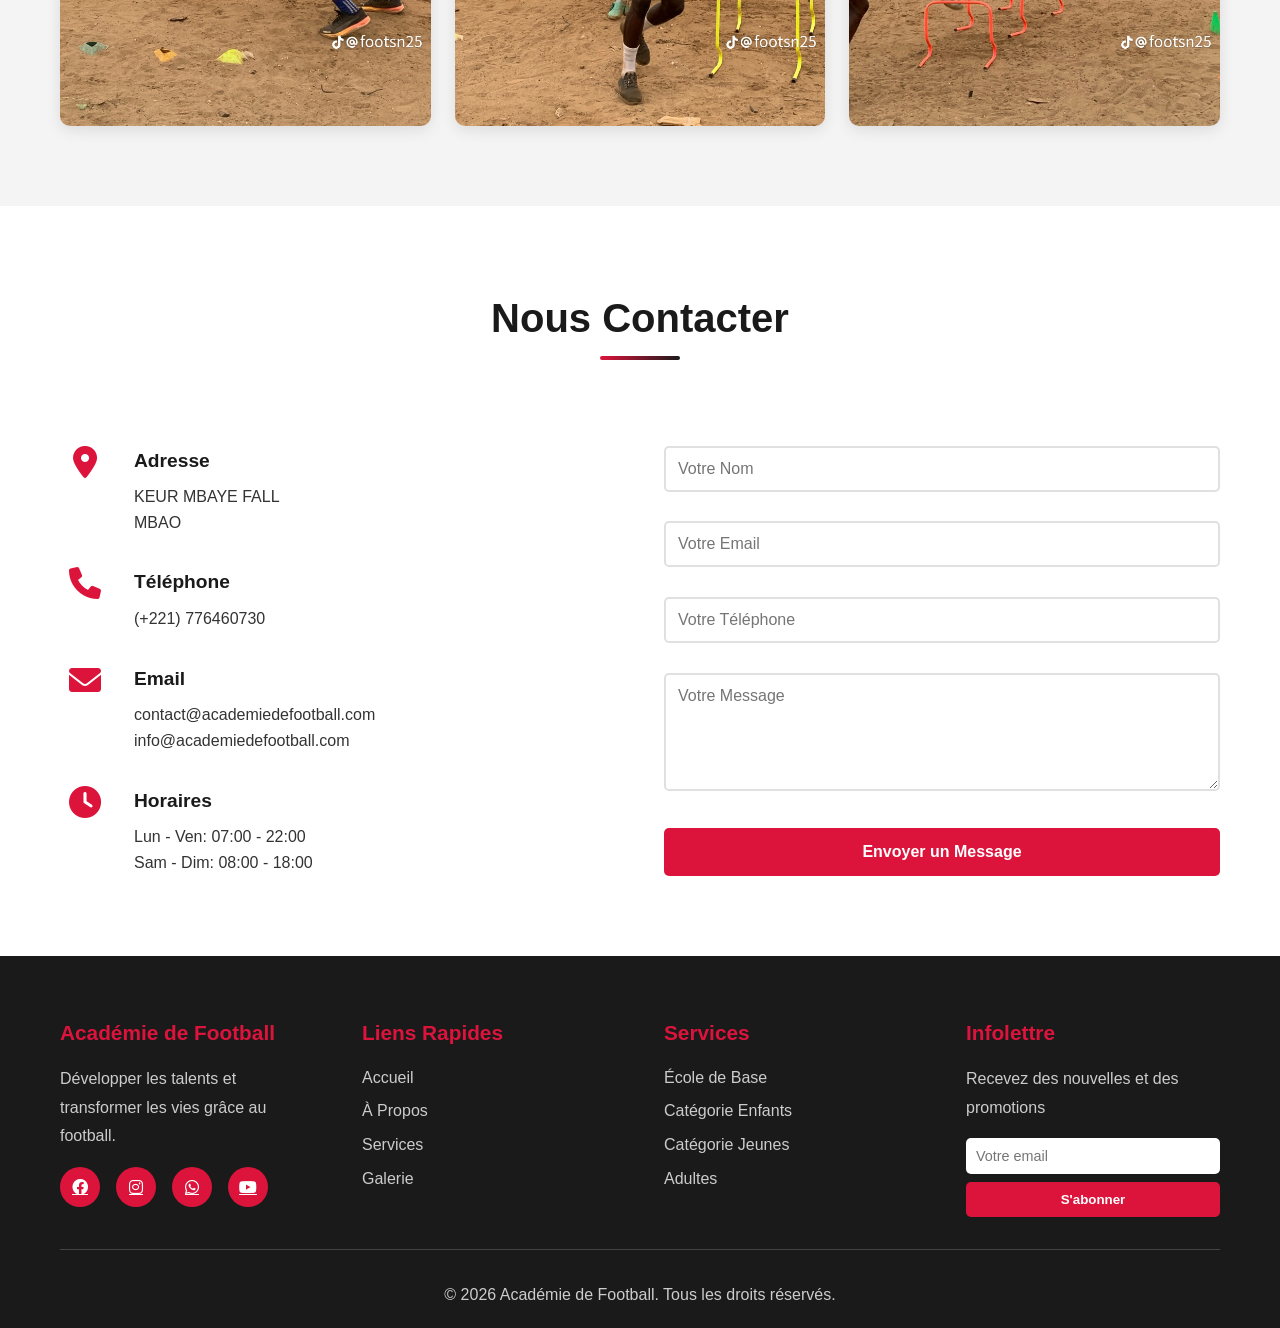
==== commit da40665c: "ok" ====
--- a/index.html
+++ b/index.html
@@ -33,22 +33,43 @@
     <!-- SECTION HERO -->
     <section class="hero" id="home">
         <div class="hero-content">
-            <h1 id="heroTitle"></h1>
-            <p id="heroSubtitle"></p>
-            <button class="cta-btn" id="ctaButton"></button>
+            <h1>Transformez Votre Jeu</h1>
+            <p>La meilleure académie de football de la région. Entraînement professionnel pour tous les âges.</p>
+            <button class="cta-btn">Commencez Maintenant</button>
         </div>
         <video autoplay muted loop class="hero-video">
-            <source src="" type="video/mp4">
+            <source src="https://videos.pexels.com/video-files/3356408/3356408-sd_640_360_24fps.mp4" type="video/mp4">
         </video>
     </section>
 
     <!-- SECTION À PROPOS -->
     <section class="sobre" id="sobre">
         <div class="container">
-            <h2 id="aboutTitle"></h2>
+            <h2>À Propos de l'Académie</h2>
             <div class="sobre-content">
-                <div class="sobre-text" id="aboutText"></div>
-                <div class="sobre-stats" id="aboutStats"></div>
+                <div class="sobre-text">
+                    <h3>Excellence en Entraînement</h3>
+                    <p>Avec plus de 10 ans d'expérience, l'Académie de Football est dédiée au développement des talents et à la préparation des athlètes pour le succès. Notre équipe d'entraîneurs spécialisés propose des programmes d'entraînement personnalisés pour tous les âges et niveaux d'expérience.</p>
+                    <p>Nous utilisons des méthodologies modernes et des structures de classe mondiale pour assurer que chaque élève atteigne son potentiel maximal.</p>
+                </div>
+                <div class="sobre-stats">
+                    <div class="stat">
+                        <h4>500+</h4>
+                        <p>Étudiants Entraînés</p>
+                    </div>
+                    <div class="stat">
+                        <h4>15+</h4>
+                        <p>Entraîneurs</p>
+                    </div>
+                    <div class="stat">
+                        <h4>3</h4>
+                        <p>Terrains</p>
+                    </div>
+                    <div class="stat">
+                        <h4>10+</h4>
+                        <p>Années</p>
+                    </div>
+                </div>
             </div>
         </div>
     </section>
@@ -56,25 +77,123 @@
     <!-- SECTION SERVICES -->
     <section class="servicos" id="servicos">
         <div class="container">
-            <h2 id="servicesTitle"></h2>
-            <div class="servicos-grid" id="servicesGrid"></div>
-        </div>
-    </section>
+            <h2>Nos Services</h2>
+            <div class="servicos-grid">
+                <div class="servico-card">
+                    <i class="fas fa-child"></i>
+                    <h3>École de Base</h3>
+                    <p>Entraînement pour enfants de 4 à 10 ans. Développement fondamental de la technique et de la coordination.</p>
+                </div>
+                <div class="servico-card">
+                    <i class="fas fa-running"></i>
+                    <h3>Catégorie Enfants</h3>
+                    <p>Préparation pour enfants de 11 à 14 ans. Focus sur la tactique et le développement physique.</p>
+                </div>
+                <div class="servico-card">
+                    <i class="fas fa-trophy"></i>
+                    <h3>Catégorie Jeunes</h3>
+                    <p>Entraînement avancé pour adolescents de 15 à 17 ans. Préparation aux compétitions.</p>
+                </div>
+                <div class="servico-card">
+                    <i class="fas fa-dumbbell"></i>
+                    <h3>Adultes</h3>
+                    <p>Football récréatif et fitness. Entraînements flexibles pour adultes qui souhaitent rester en forme.</p>
+                </div>
+                <div class="servico-card">
+                    <i class="fas fa-heartbeat"></i>
+                    <h3>Conditionnement Physique</h3>
+                    <p>Programmes de préparation physique et nutrition personnalisés pour les athlètes sérieux.</p>
+                </div>
+                <div class="servico-card">
+                    <i class="fas fa-video"></i>
+                    <h3>Analyse de Performance</h3>
+                    <p>Analyse vidéo professionnelle et rapports de performance pour un développement continu.</p>
+                </div>
+            </div>
+        </div>
+    </section>
+
 
     <!-- SECTION GALERIE -->
     <section class="galeria" id="galeria">
         <div class="container">
-            <h2 id="galleryTitle"></h2>
-            <div class="galeria-grid" id="galleryGrid"></div>
+            <h2>Galerie</h2>
+            <div class="galeria-grid">
+                <div class="galeria-item">
+                    <img src="img/Captura de ecrã 2025-12-10 073057.png" alt="Entraînement">
+                    <div class="galeria-overlay">
+                        <p>Entraînement sur Terrain</p>
+                    </div>
+                </div>
+                <div class="galeria-item">
+                    <img src="img/conjunto 4.png" alt="Technique">
+                    <div class="galeria-overlay">
+                        <p>Développement de Technique</p>
+                    </div>
+                </div>
+                <div class="galeria-item">
+                    <img src="img/59b9cf439f9af1421f56ced6071e0afb.png" alt="Championnats">
+                    <div class="galeria-overlay">
+                        <p>Championnats</p>
+                    </div>
+                </div>
+                <div class="galeria-item">
+                    <img src="img/444fd254bd082c1a026bbc40c4b39b8e.png" alt="Équipe">
+                    <div class="galeria-overlay">
+                        <p>Notre Équipe</p>
+                    </div>
+                </div>
+                <div class="galeria-item">
+                    <img src="img/9ea992cd87c049d3f000b7309b5185e6.png" alt="Terrain">
+                    <div class="galeria-overlay">
+                        <p>Installations</p>
+                    </div>
+                </div>
+                <div class="galeria-item">
+                    <img src="img/a96df5d01a44857bc382cc3a0dec7c34.png" alt="Événement">
+                    <div class="galeria-overlay">
+                        <p>Événements</p>
+                    </div>
+                </div>
+            </div>
         </div>
     </section>
 
     <!-- SECTION CONTACT -->
     <section class="contato" id="contato">
         <div class="container">
-            <h2 id="contactTitle"></h2>
+            <h2>Nous Contacter</h2>
             <div class="contato-content">
-                <div class="contato-info" id="contactInfo"></div>
+                <div class="contato-info">
+                    <div class="info-item">
+                        <i class="fas fa-map-marker-alt"></i>
+                        <div>
+                            <h4>Adresse</h4>
+                            <p>KEUR MBAYE FALL<br>MBAO</p>
+                        </div>
+                    </div>
+                    <div class="info-item">
+                        <i class="fas fa-phone"></i>
+                        <div>
+                            <h4>Téléphone</h4>
+                            <p>(+221) 776460730<br></p>
+                        </div>
+                    </div>
+                    <div class="info-item">
+                        <i class="fas fa-envelope"></i>
+                        <div>
+                            <h4>Email</h4>
+                            <p>contact@academiedefootball.com<br>info@academiedefootball.com</p>
+                        </div>
+                    </div>
+                    <div class="info-item">
+                        <i class="fas fa-clock"></i>
+                        <div>
+                            <h4>Horaires</h4>
+                            <p>Lun - Ven: 07:00 - 22:00<br>Sam - Dim: 08:00 - 18:00</p>
+                        </div>
+                    </div>
+                </div>
 
                 <form class="contato-form">
                     <div class="form-group">
@@ -98,14 +217,50 @@
     <!-- FOOTER -->
     <footer class="footer">
         <div class="container">
-            <div class="footer-content" id="footerContent"></div>
+            <div class="footer-content">
+                <div class="footer-section">
+                    <h4>Académie de Football</h4>
+                    <p>Développer les talents et transformer les vies grâce au football.</p>
+                    <div class="social-links">
+                        <a href="#"><i class="fab fa-facebook"></i></a>
+                        <a href="#"><i class="fab fa-instagram"></i></a>
+                        <a href="#"><i class="fab fa-whatsapp"></i></a>
+                        <a href="#"><i class="fab fa-youtube"></i></a>
+                    </div>
+                </div>
+                <div class="footer-section">
+                    <h4>Liens Rapides</h4>
+                    <ul>
+                        <li><a href="#home">Accueil</a></li>
+                        <li><a href="#sobre">À Propos</a></li>
+                        <li><a href="#servicos">Services</a></li>
+                        <li><a href="#galeria">Galerie</a></li>
+                    </ul>
+                </div>
+                <div class="footer-section">
+                    <h4>Services</h4>
+                    <ul>
+                        <li><a href="#servicos">École de Base</a></li>
+                        <li><a href="#servicos">Catégorie Enfants</a></li>
+                        <li><a href="#servicos">Catégorie Jeunes</a></li>
+                        <li><a href="#servicos">Adultes</a></li>
+                    </ul>
+                </div>
+                <div class="footer-section">
+                    <h4>Infolettre</h4>
+                    <p>Recevez des nouvelles et des promotions</p>
+                    <form class="newsletter-form">
+                        <input type="email" placeholder="Votre email" required>
+                        <button type="submit">S'abonner</button>
+                    </form>
+                </div>
+            </div>
             <div class="footer-bottom">
-                <p id="footerCopyright"></p>
+                <p>&copy; 2026 Académie de Football. Tous les droits réservés.</p>
             </div>
         </div>
     </footer>
 
-    <script src="siteData.js"></script>
     <script src="script.js"></script>
 </body>
 </html>
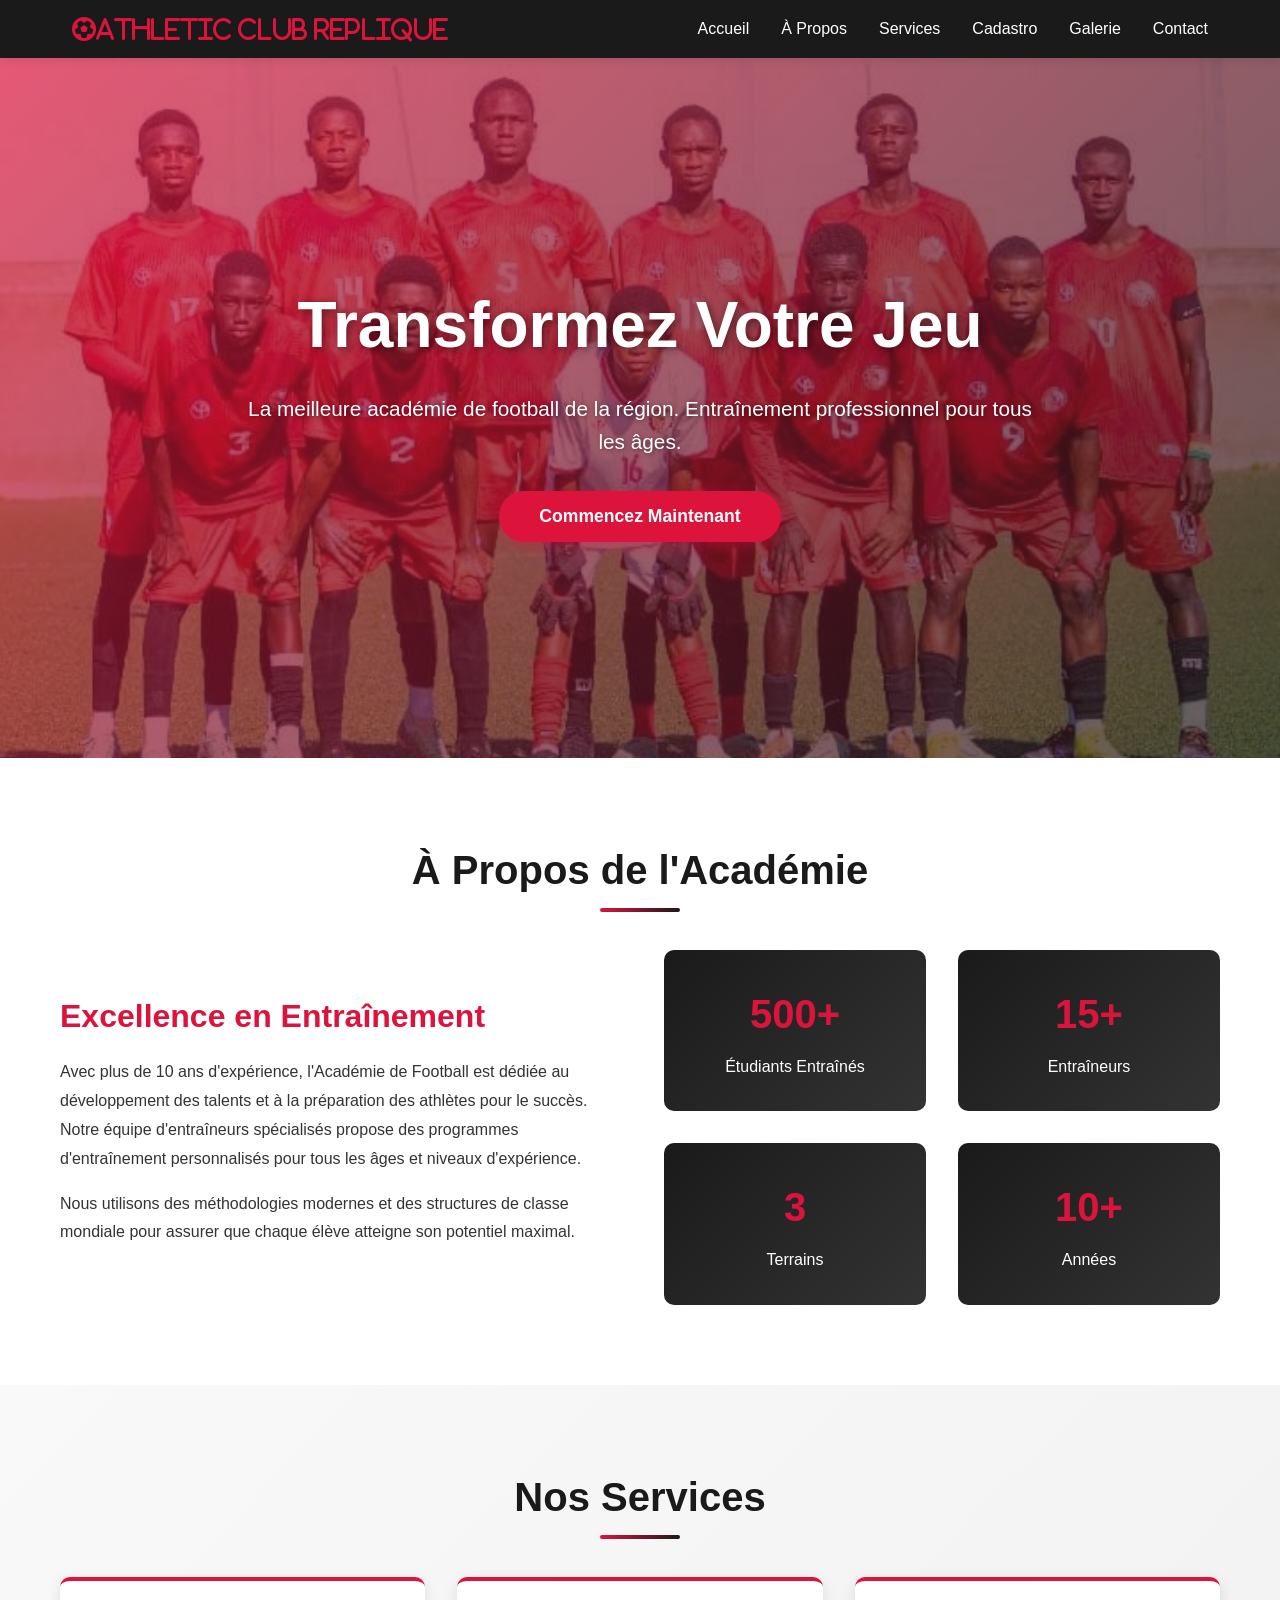
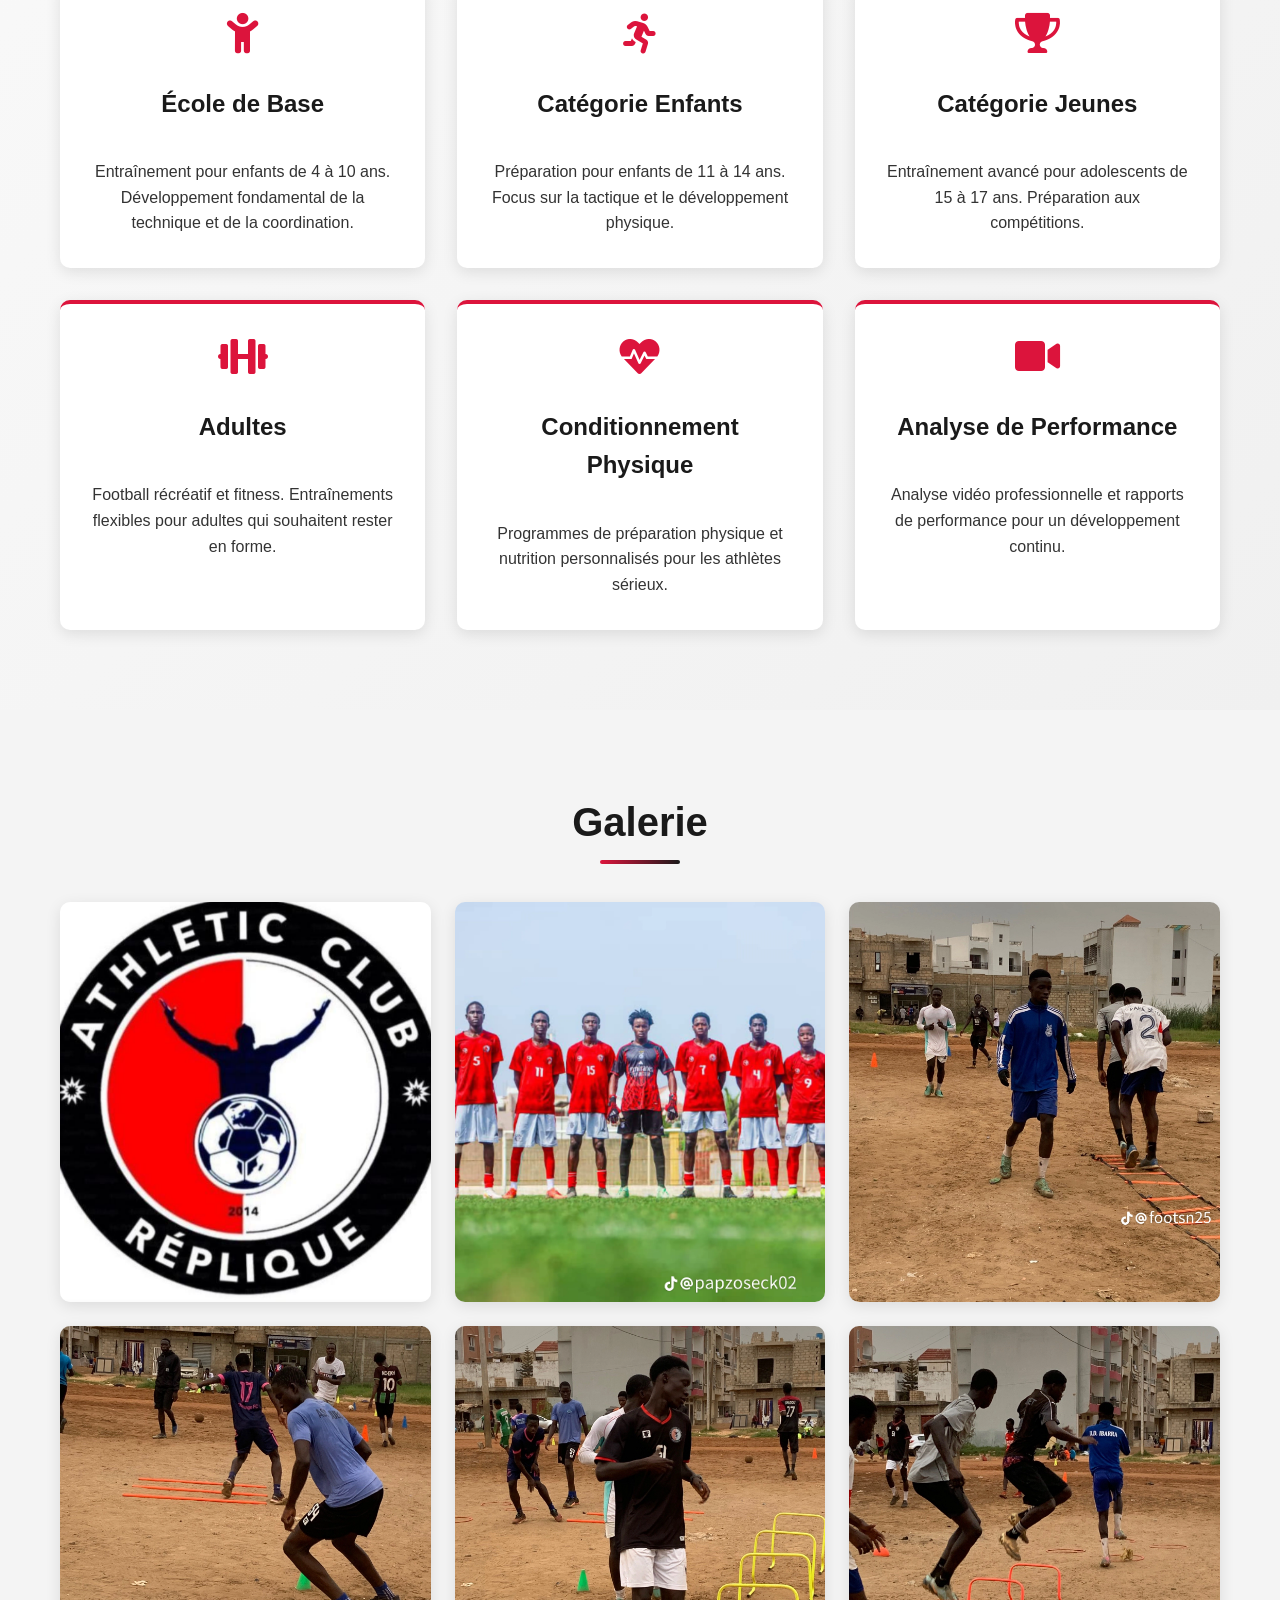
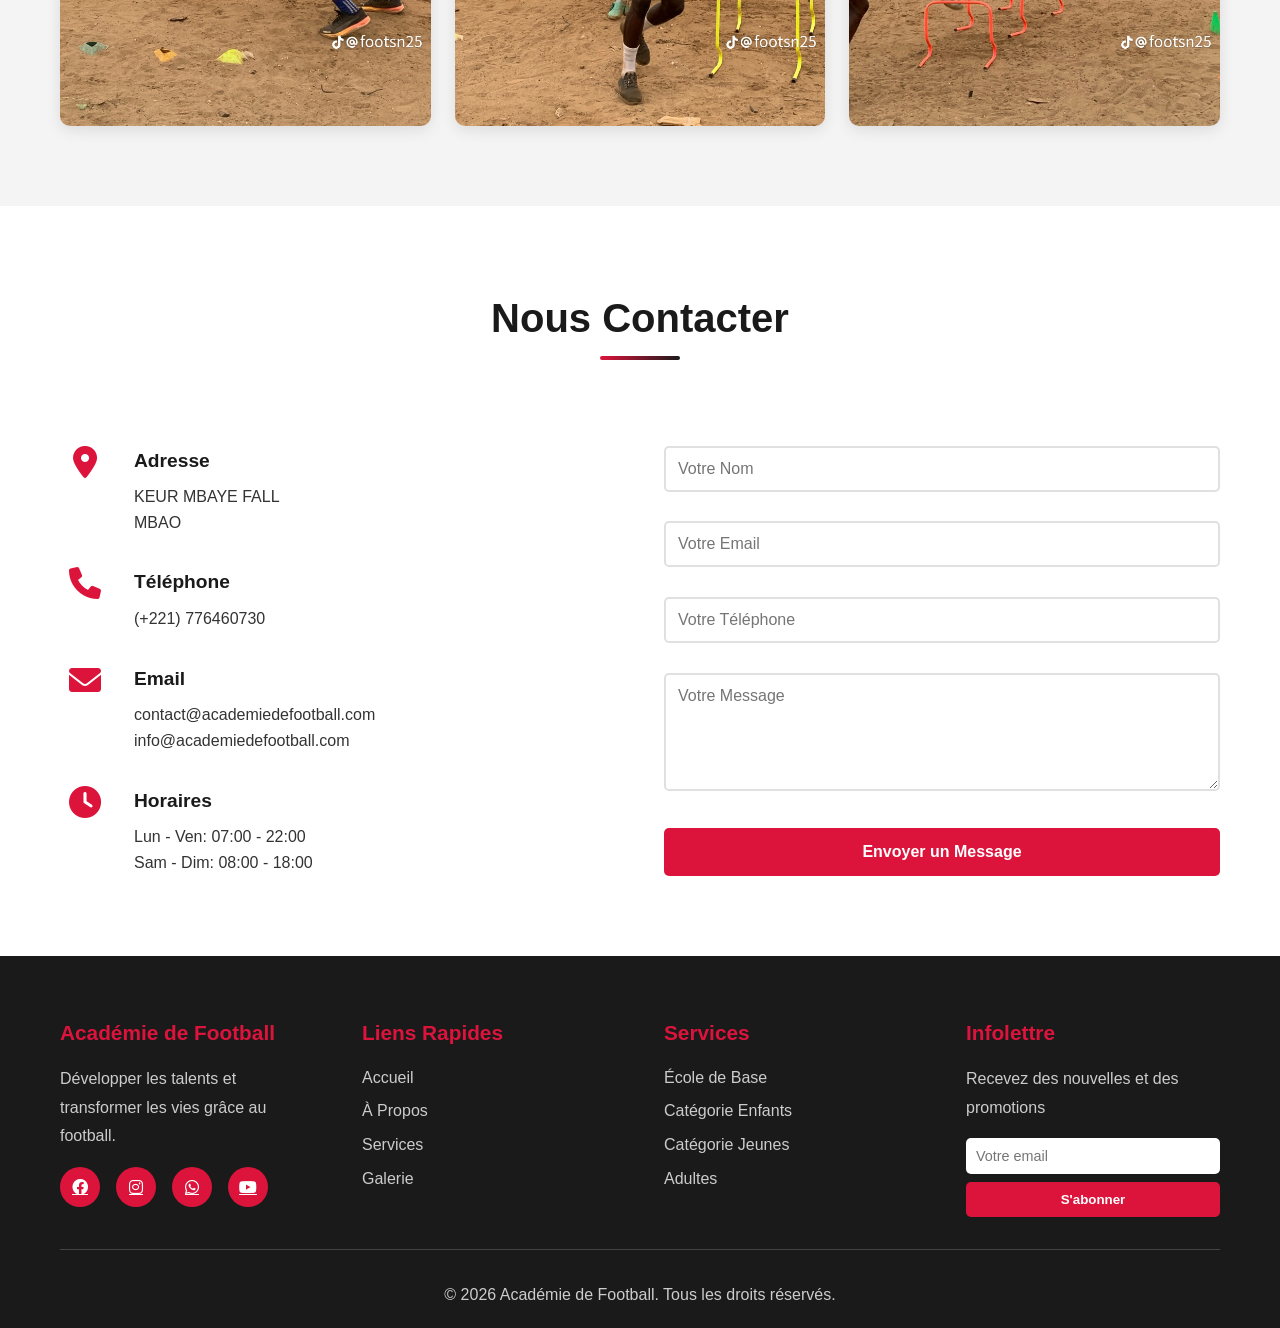
==== commit e742c60e: "pk" ====
--- a/index.html
+++ b/index.html
@@ -19,6 +19,7 @@
                 <li><a href="#home">Accueil</a></li>
                 <li><a href="#sobre">À Propos</a></li>
                 <li><a href="#servicos">Services</a></li>
+                <li><a href="cadastro.php">Cadastro</a></li>
                 <li><a href="galeria.html">Galerie</a></li>
                 <li><a href="#contato">Contact</a></li>
             </ul>
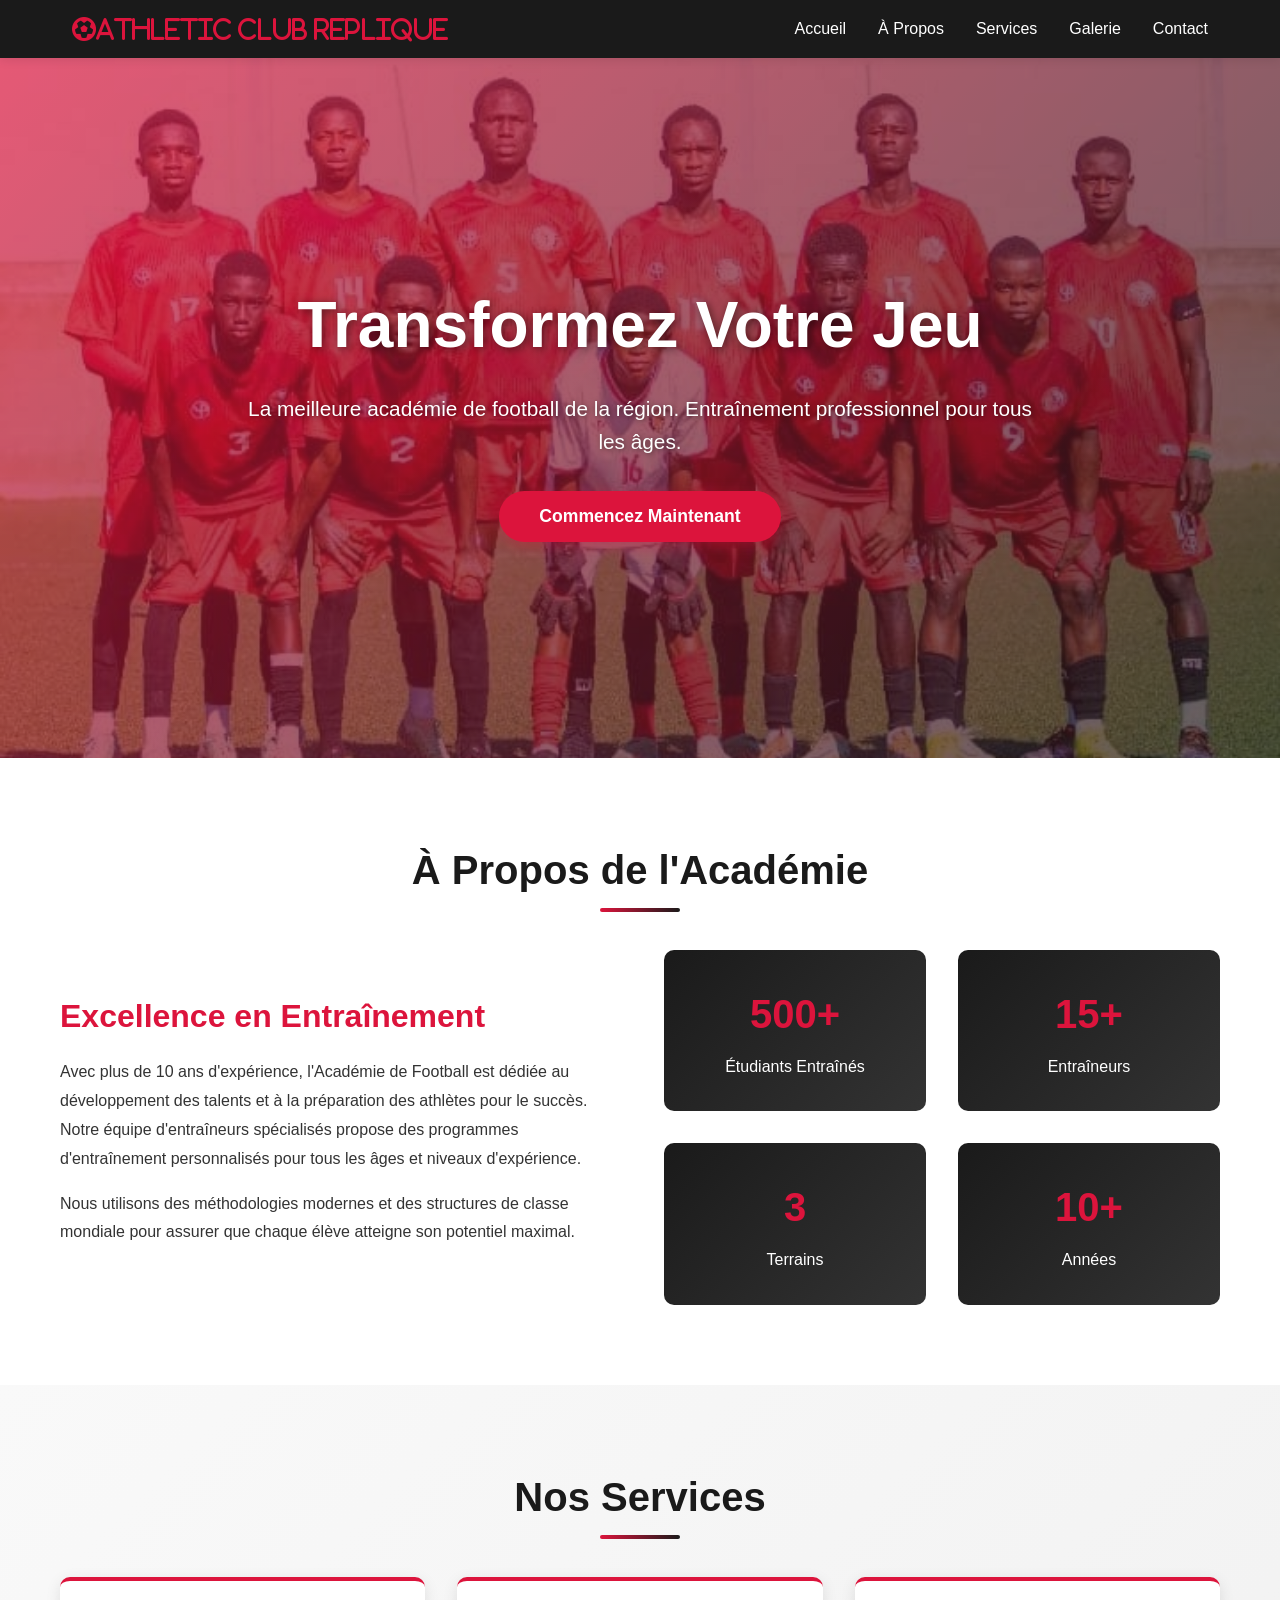
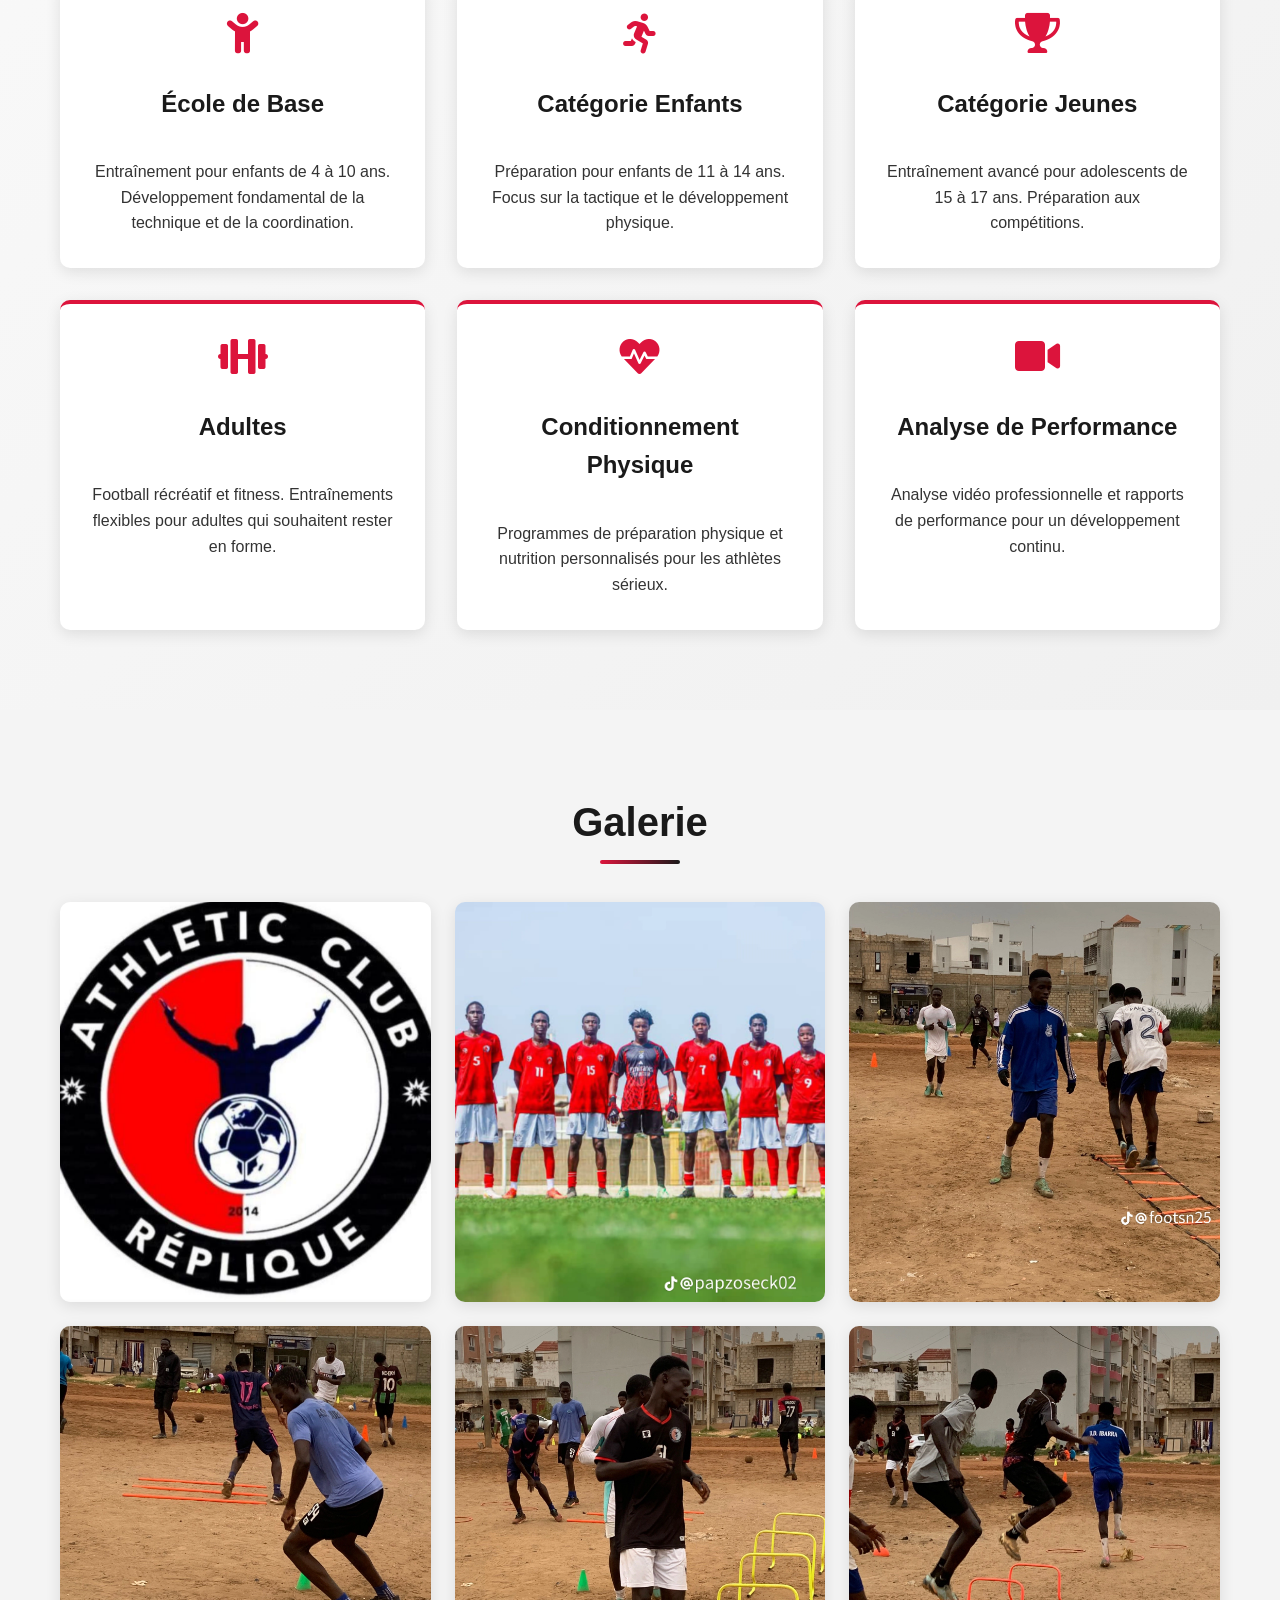
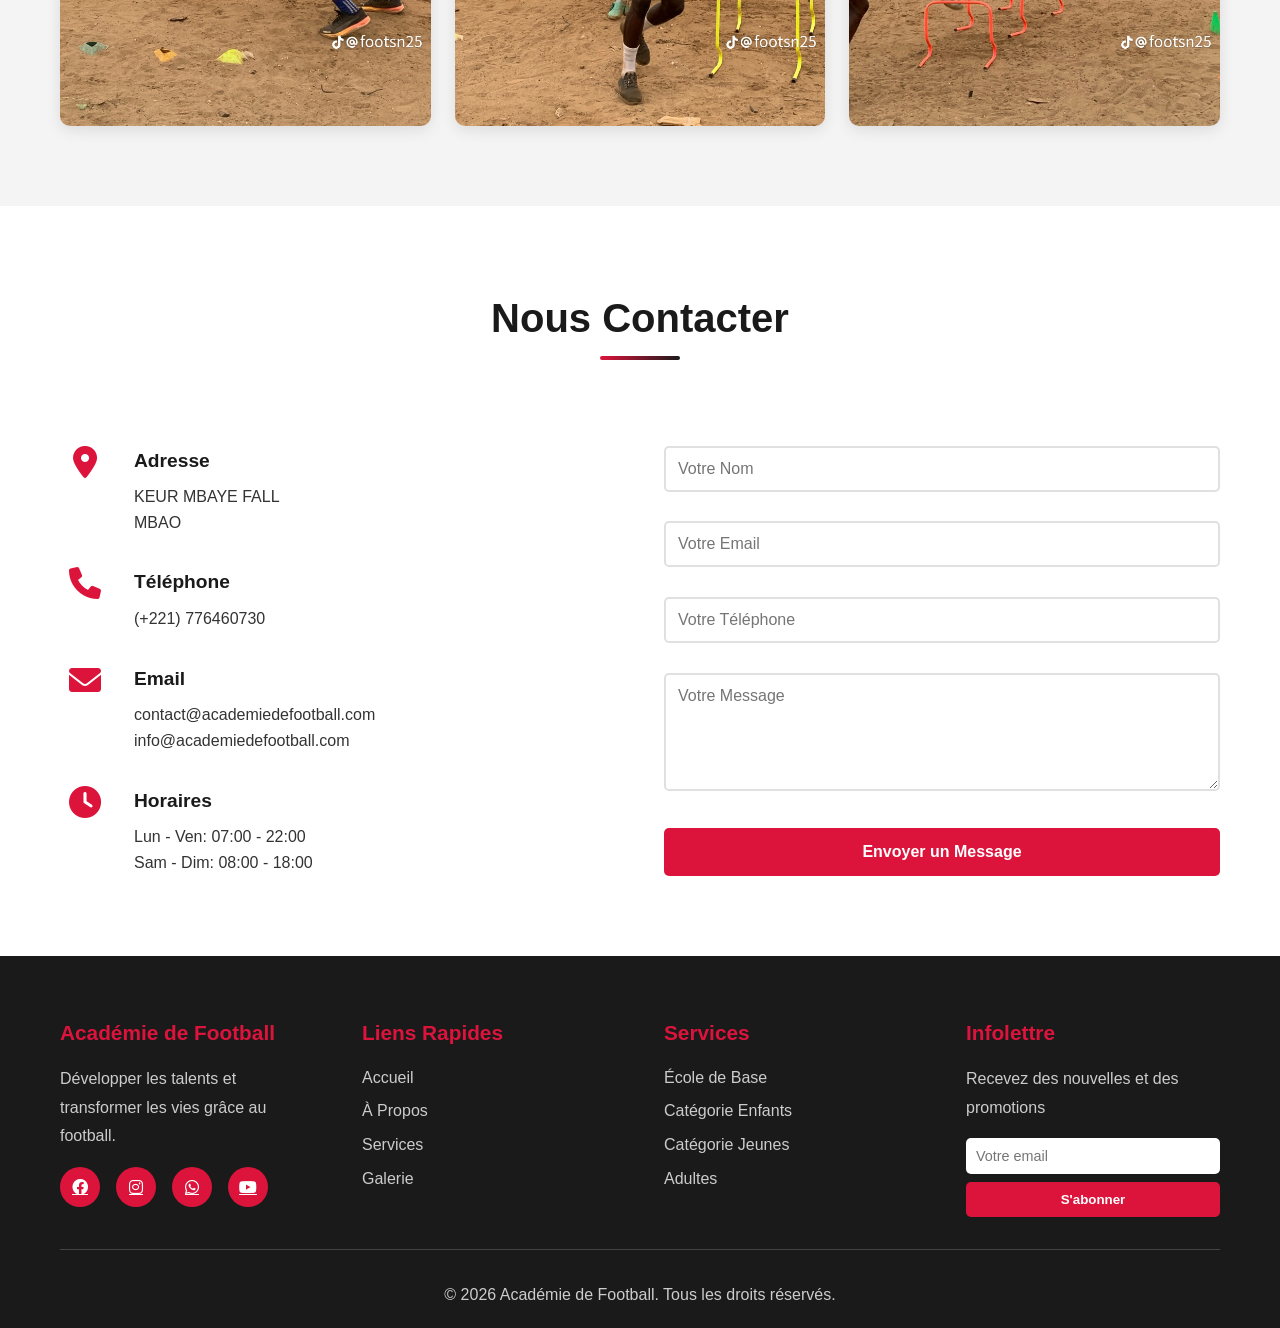
==== commit dc6a57df: "bom" ====
--- a/index.html
+++ b/index.html
@@ -19,7 +19,6 @@
                 <li><a href="#home">Accueil</a></li>
                 <li><a href="#sobre">À Propos</a></li>
                 <li><a href="#servicos">Services</a></li>
-                <li><a href="cadastro.php">Cadastro</a></li>
                 <li><a href="galeria.html">Galerie</a></li>
                 <li><a href="#contato">Contact</a></li>
             </ul>
